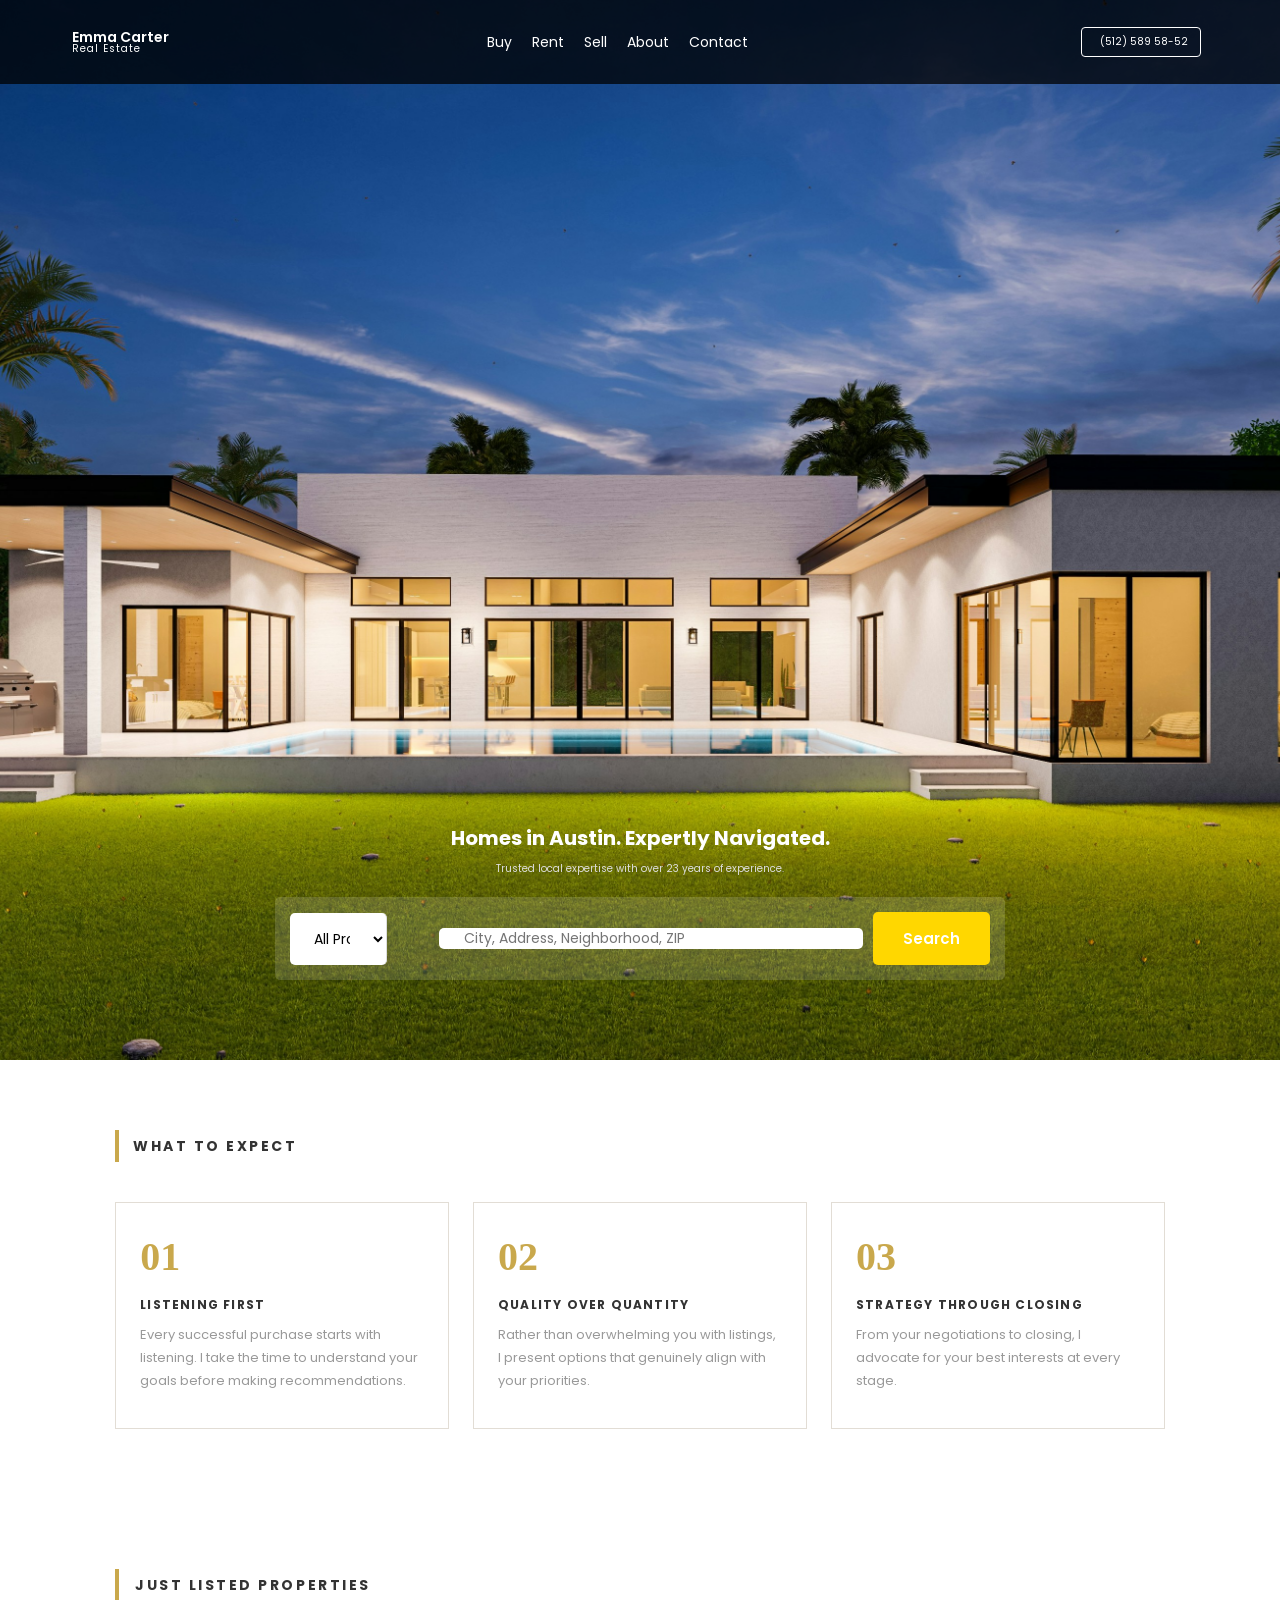
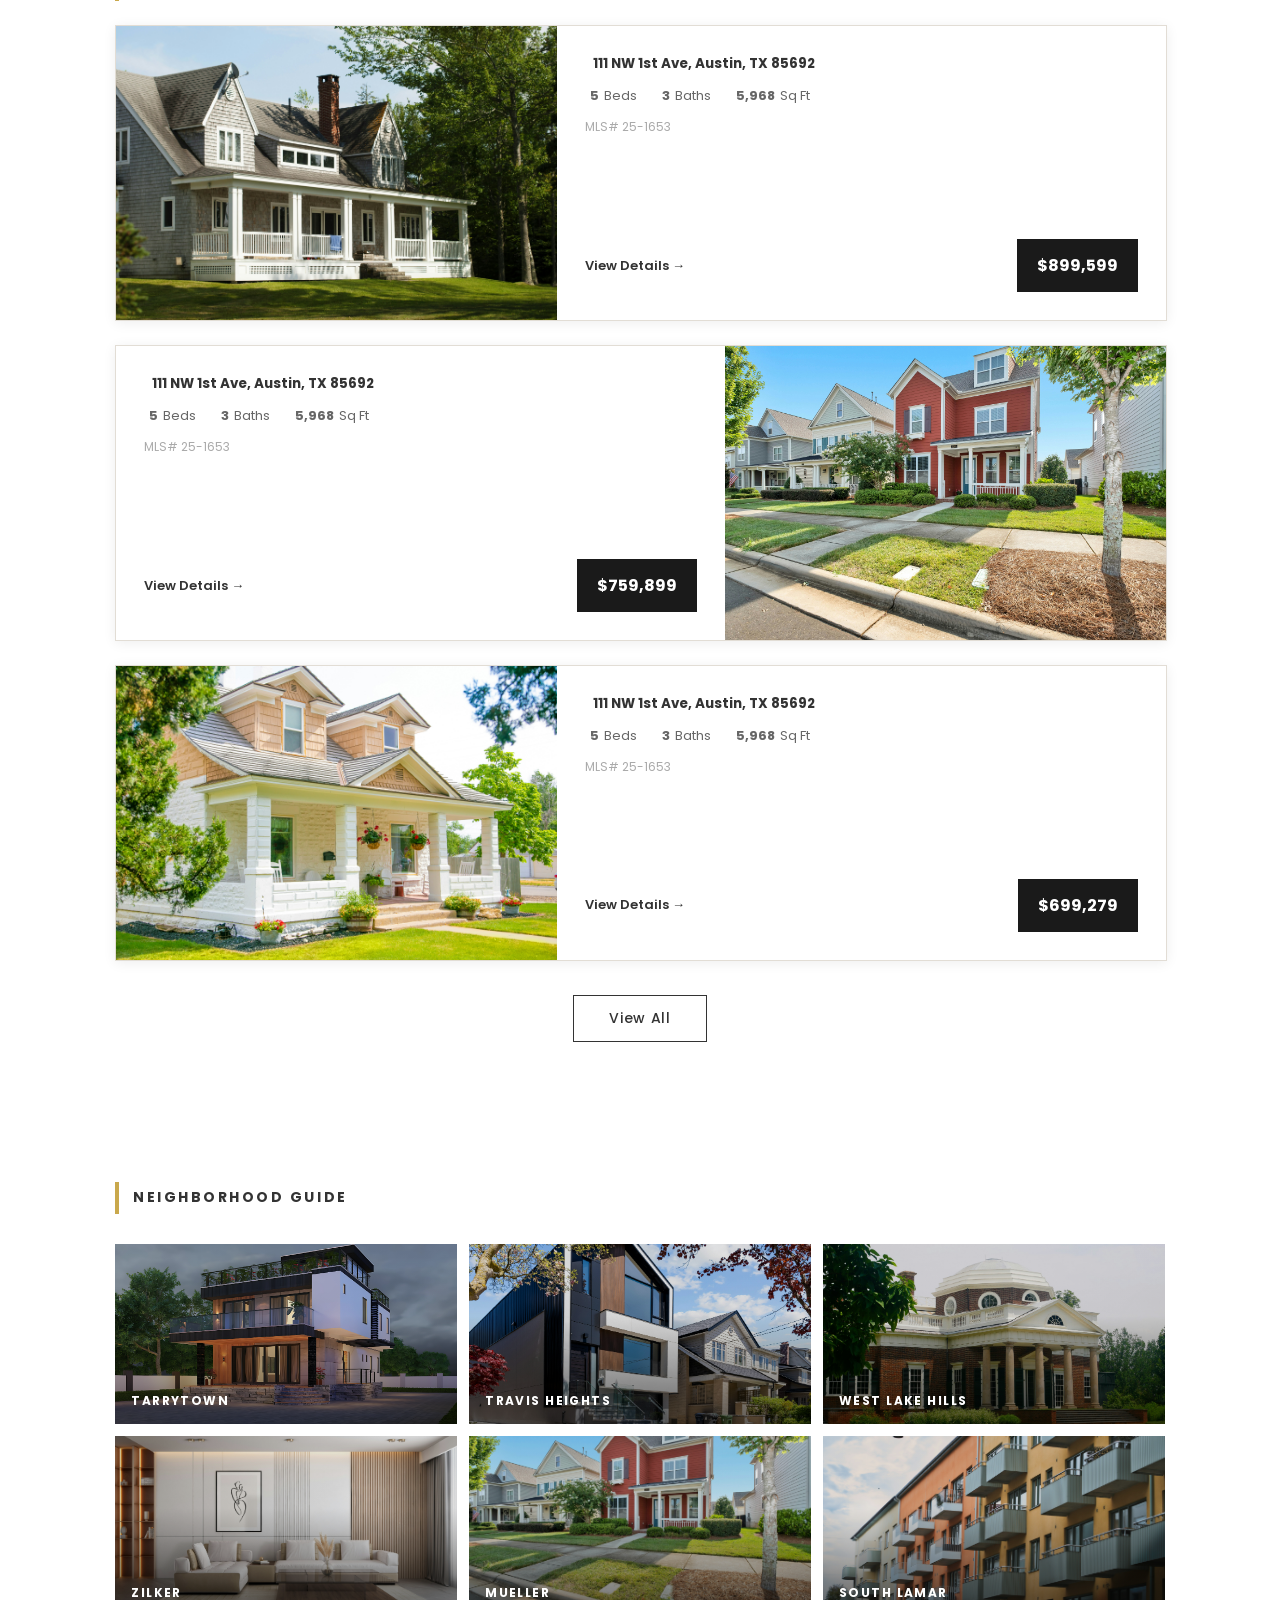
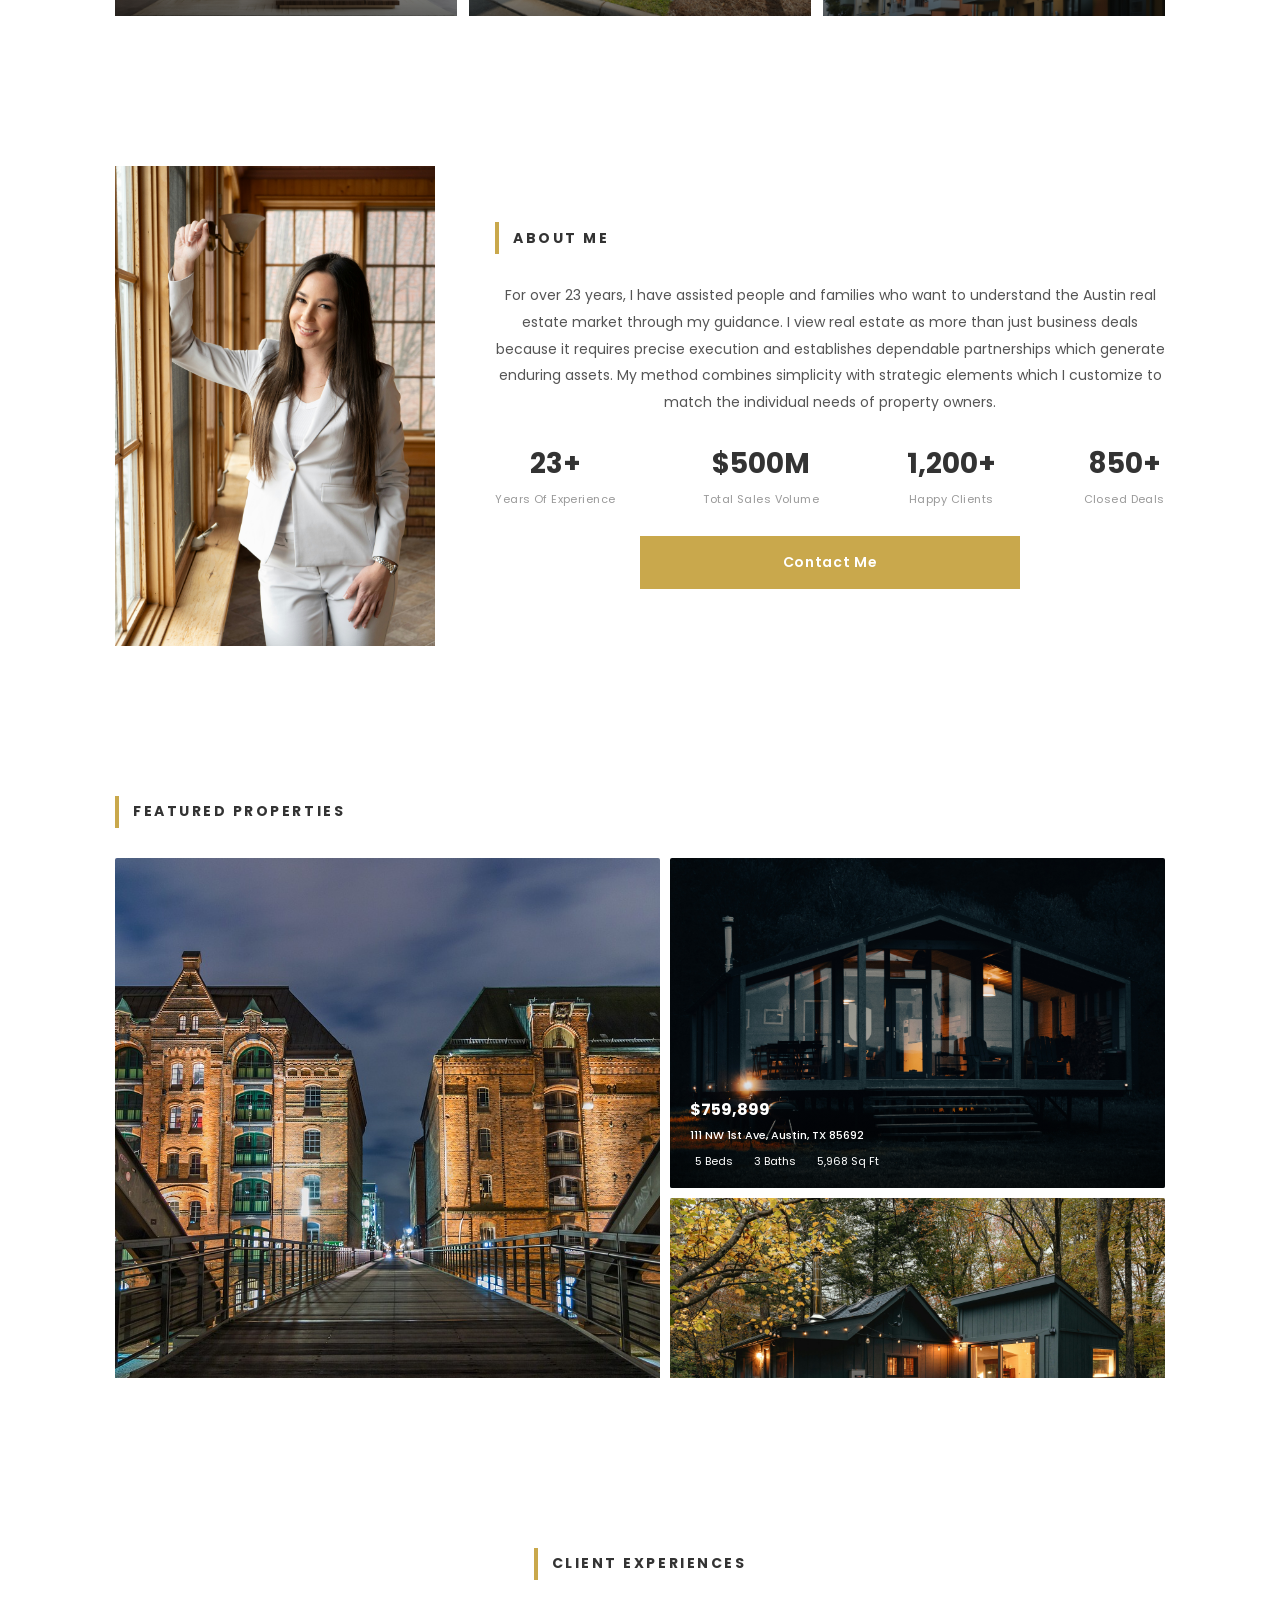
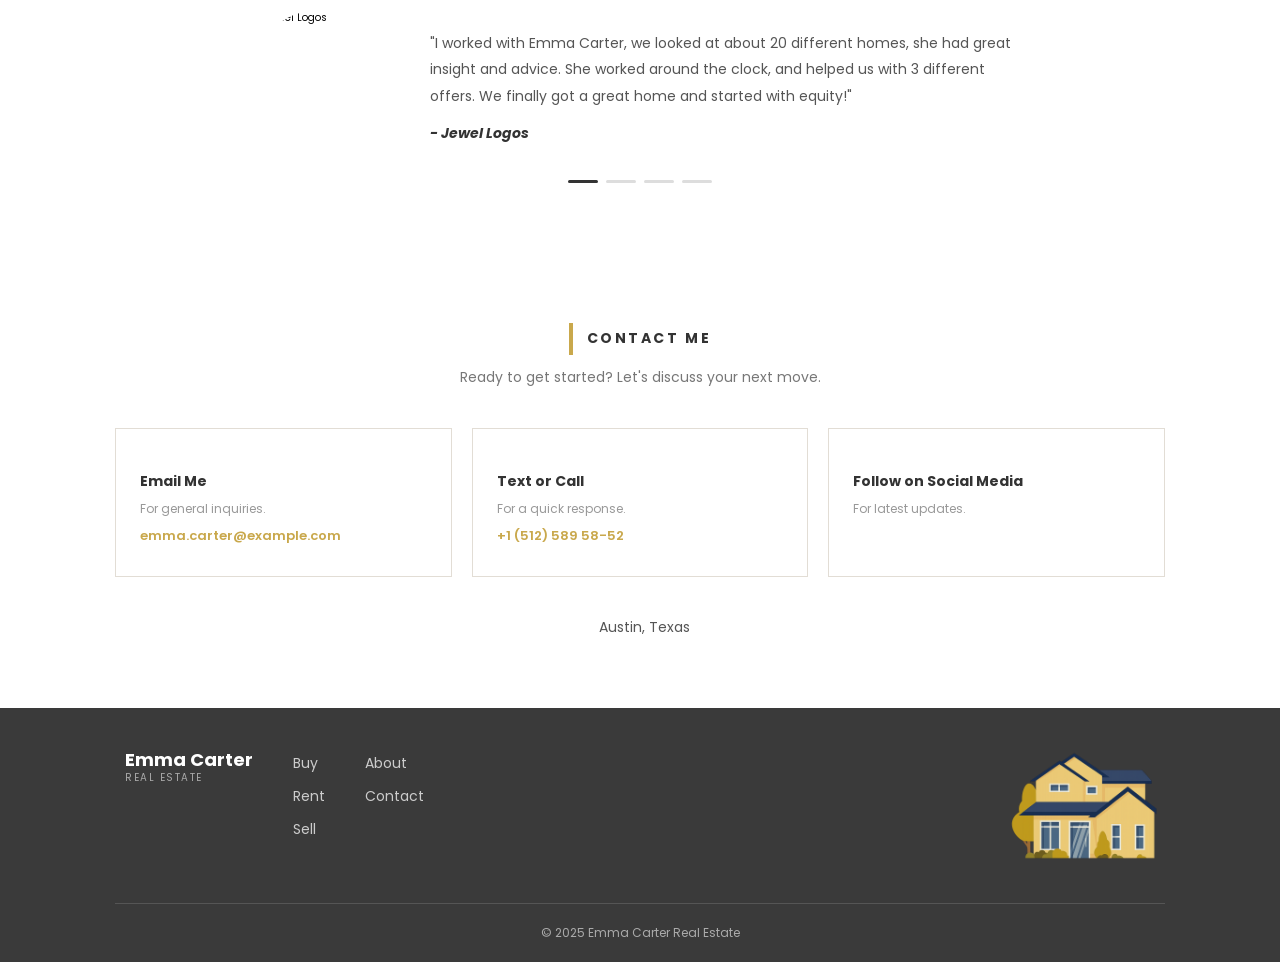
==== index.html @ 40be9467 "renamed html file" ====
<!DOCTYPE html>
<html lang="en">

<head>
  <meta charset="UTF-8">
  <meta name="viewport" content="width=device-width, initial-scale=1.0">
  <title>Houses</title>
  <!--i want to add the fontawesome for icons because put it all the icons i'm going to add won't work .Note it only works online-->
  <link rel="stylesheet" href="https://cdnjs.cloudflare.com/ajax/libs/font-awesome/7.0.1/css/all.min.css">

  <!--this is linking my css to my html-->
  <link rel="stylesheet" href="main.css">
</head>

<body>
  <!--Header-->
  <header>

    <div class="logo-container">
      <i class="fas fa-key gold-key"></i>
      <div class="text">
        <span class="name">Emma Carter</span>
        <span class="subname">Real Estate</span>
      </div>
    </div>

    <nav class="navbar">
      <a href="#buy">Buy</a>
      <a href="#rent">Rent</a>
      <a href="#sell">Sell</a>
      <a href="#about">About</a>
      <a href="#contact">Contact</a>
    </nav>

    <div class="icons">
      <a href="#" class="phone">
        <i class="fas fa-phone"></i>
        (512) 589 58-52
      </a>
    </div>

  </header>

  <section class="home" id="home">
    <div class="content">
      <h4>Homes in Austin. Expertly Navigated.</h4>
      <p>Trusted local expertise with over 23 years of experience.</p>
    </div>

      <div class="search-bar">
        <div class="dropdown">
          <select>
            <option>All Property</option>
            <option>Buy</option>
            <option>Rent</option>
            <option>Sell</option>
          </select>
        </div>

        <div class="search-input">
          <i class="fas fa-search"></i>
          <input type="text" placeholder="City, Address, Neighborhood, ZIP">
        </div>

        <button class="search-btn">Search</button>

      </div>

  </section>

  <section class="expect">
    <h2>WHAT TO EXPECT</h2>
    <div class="box-container">
      <div class="box">
        <span class="number">01</span>
        <i class="fas fa-headphones"></i>
        <h3>LISTENING FIRST</h3>
        <p>Every successful purchase starts with listening. I take the time to understand your goals before making recommendations.</p>
      </div>

      <div class="box">
        <span class="number">02</span>
        <i class="fas fa-home"></i>
        <h3>QUALITY OVER QUANTITY</h3>
        <p>Rather than overwhelming you with listings, I present options that genuinely align with your priorities.</p>
      </div>

      <div class="box">
        <span class="number">03</span>
        <i class="fas fa-key"></i>
        <h3>STRATEGY THROUGH CLOSING</h3>
        <p>From your negotiations to closing, I advocate for your best interests at every stage.</p>
      </div>
    </div>
  </section>

<section class="just-listed">
  <h2>JUST LISTED PROPERTIES</h2>
  <div class="property-card">
    <div class="property-image">
      <img src="images/aubrey-odom-ITzfgP77DTg-unsplash.jpg" alt="Property 1" />
    </div>
    <div class="property-details">
      <div class="property-address">
        <i class="fas fa-map-marker-alt"></i>
        111 NW 1st Ave, Austin, TX 85692
      </div>
      <div class="property-specs">
        <span class="spec"><i class="fas fa-bed"></i> <strong>5</strong> Beds</span>
        <span class="spec"><i class="fas fa-bath"></i> <strong>3</strong> Baths</span>
        <span class="spec"><i class="fas fa-ruler-combined"></i> <strong>5,968</strong> Sq Ft</span>
      </div>
      <p class="mls">MLS# 25-1653</p>
      <div class="property-footer">
        <a href="#" class="view-details">View Details &rarr;</a>
        <div class="property-price">$899,599</div>
      </div>
    </div>
  </div>

  <div class="property-card">
    <div class="property-details">
      <div class="property-address">
        <i class="fas fa-map-marker-alt"></i>
        111 NW 1st Ave, Austin, TX 85692
      </div>
      <div class="property-specs">
        <span class="spec"><i class="fas fa-bed"></i> <strong>5</strong> Beds</span>
        <span class="spec"><i class="fas fa-bath"></i> <strong>3</strong> Baths</span>
        <span class="spec"><i class="fas fa-ruler-combined"></i> <strong>5,968</strong> Sq Ft</span>
      </div>
      <p class="mls">MLS# 25-1653</p>
      <div class="property-footer">
        <a href="#" class="view-details">View Details &rarr;</a>
        <div class="property-price">$759,899</div>
      </div>
    </div>
    <div class="property-image">
      <img src="images/zac-gudakov-faBWQt9i7dg-unsplash.jpg" alt="Property 2" />
    </div>
  </div>

  <div class="property-card">
    <div class="property-image">
      <img src="images/ian-macdonald--dcznEJPmsk-unsplash.jpg" alt="Property 3" />
    </div>
    <div class="property-details">
      <div class="property-address">
        <i class="fas fa-map-marker-alt"></i>
        111 NW 1st Ave, Austin, TX 85692
      </div>
      <div class="property-specs">
        <span class="spec"><i class="fas fa-bed"></i> <strong>5</strong> Beds</span>
        <span class="spec"><i class="fas fa-bath"></i> <strong>3</strong> Baths</span>
        <span class="spec"><i class="fas fa-ruler-combined"></i> <strong>5,968</strong> Sq Ft</span>
      </div>
      <p class="mls">MLS# 25-1653</p>
      <div class="property-footer">
        <a href="#" class="view-details">View Details &rarr;</a>
        <div class="property-price">$699,279</div>
      </div>
    </div>
  </div>

  <div class="view-all-container">
    <a href="#" class="view-all-btn">View All</a>
  </div>

</section>

<section class="neighborhood">
  <h2>NEIGHBORHOOD GUIDE</h2>
  <div class="neighborhood-grid">
    <div class="neighborhood-card">
      <img src="images/hardik-panchal-gto28gGSTcY-unsplash.jpg" alt="Tarrytown" />
      <span class="neighborhood-name">TARRYTOWN</span>
    </div>

    <div class="neighborhood-card">
      <img src="images/andre-francois-mckenzie-08uIUe2a9XY-unsplash.jpg" alt="Travis Heights" />
      <span class="neighborhood-name">TRAVIS HEIGHTS</span>
    </div>

    <div class="neighborhood-card">
      <img src="images/margaret-giatras-xgFBGi-Kfck-unsplash.jpg" alt="West Lake Hills" />
      <span class="neighborhood-name">WEST LAKE HILLS</span>
    </div>

    <div class="neighborhood-card">
      <img src="images/kam-idris-U39FPHKfDu0-unsplash.jpg" alt="Zilker" />
      <span class="neighborhood-name">ZILKER</span>
    </div>

    <div class="neighborhood-card">
      <img src="images/zac-gudakov-faBWQt9i7dg-unsplash.jpg" alt="Mueller" />
      <span class="neighborhood-name">MUELLER</span>
    </div>

    <div class="neighborhood-card">
      <img src="images/samuel-bryngelsson-GU3_6mb4u04-unsplash.jpg" alt="South Lamar" />
      <span class="neighborhood-name">SOUTH LAMAR</span>
    </div>
  </div>
</section>

<section class="about" id="about">
  <div class="about-image">
    <img src="images/michael-guertin-6sYpkD6ifu0-unsplash.jpg" alt="Emma Carter" />
  </div>

  <div class="about-content">
    <h2>ABOUT ME</h2>
    <p>For over 23 years, I have assisted people and families who want to understand the Austin real estate market through my guidance. I view real estate as more than just business deals because it requires precise execution and establishes dependable partnerships which generate enduring assets. My method combines simplicity with strategic elements which I customize to match the individual needs of property owners.</p>

    <div class="about-stats">
      <div class="stat">
        <span class="stat-number">23+</span>
        <span class="stat-label">Years Of Experience</span>
      </div>
      <div class="stat">
        <span class="stat-number">$500M</span>
        <span class="stat-label">Total Sales Volume</span>
      </div>
      <div class="stat">
        <span class="stat-number">1,200+</span>
        <span class="stat-label">Happy Clients</span>
      </div>
      <div class="stat">
        <span class="stat-number">850+</span>
        <span class="stat-label">Closed Deals</span>
      </div>
    </div>

    <a href="#contact" class="contact-btn">Contact Me</a>
  </div>
</section>

<section class="featured" id="featured">
  <h2>FEATURED PROPERTIES</h2>
  <div class="featured-grid">

    <div class="featured-card large">
      <img src="images/2857440-architecture-3121009_1920.jpg" alt="Featured Property 1" />
      <div class="featured-overlay">
        <span class="featured-price">$759,899</span>
        <span class="featured-address">111 NW 1st Ave, Austin, TX 85692</span>
        <div class="featured-specs">
          <span><i class="fas fa-bed"></i> 5 Beds</span>
          <span><i class="fas fa-bath"></i> 3 Baths</span>
          <span><i class="fas fa-ruler-combined"></i> 5,968 Sq Ft</span>
        </div>
      </div>
    </div>

    <div class="featured-right">
      <div class="featured-card">
        <img src="images/alexandr-istomin-HqRia4KQi1w-unsplash.jpg" alt="Featured Property 2" />
        <div class="featured-overlay">
          <span class="featured-price">$759,899</span>
          <span class="featured-address">111 NW 1st Ave, Austin, TX 85692</span>
          <div class="featured-specs">
            <span><i class="fas fa-bed"></i> 5 Beds</span>
            <span><i class="fas fa-bath"></i> 3 Baths</span>
            <span><i class="fas fa-ruler-combined"></i> 5,968 Sq Ft</span>
          </div>
        </div>
      </div>

      <div class="featured-card">
        <img src="images/clay-banks-kiv1ggvkgQk-unsplash.jpg" alt="Featured Property 3" />
        <div class="featured-overlay">
          <span class="featured-price">$759,899</span>
          <span class="featured-address">111 NW 1st Ave, Austin, TX 85692</span>
          <div class="featured-specs">
            <span><i class="fas fa-bed"></i> 5 Beds</span>
            <span><i class="fas fa-bath"></i> 3 Baths</span>
            <span><i class="fas fa-ruler-combined"></i> 5,968 Sq Ft</span>
          </div>
        </div>
      </div>

    </div>
  </div>
</section>

<section class="testimonials" id="testimonials">

  <input type="radio" name="testimonial" id="t1" checked>
  <input type="radio" name="testimonial" id="t2">
  <input type="radio" name="testimonial" id="t3">
  <input type="radio" name="testimonial" id="t4">

  <h2>CLIENT EXPERIENCES</h2>

  <div class="testimonial-wrapper">
    <div class="testimonial-track">

      <div class="testimonial-slide">
        <div class="testimonial-image">
          <img src="../architecture/assets/image1.png" alt="Jewel Logos" />
        </div>
        <div class="testimonial-content">
          <div class="stars">
            <i class="fas fa-star"></i><i class="fas fa-star"></i>
            <i class="fas fa-star"></i><i class="fas fa-star"></i>
            <i class="fas fa-star"></i>
          </div>
          <p>"I worked with Emma Carter, we looked at about 20 different homes, she had great insight and advice. She worked around the clock, and helped us with 3 different offers. We finally got a great home and started with equity!"</p>
          <span class="client-name">- Jewel Logos</span>
        </div>
      </div>

      <div class="testimonial-slide">
        <div class="testimonial-image">
          <img src="" alt="Sarah Mitchell" />
        </div>
        <div class="testimonial-content">
          <div class="stars">
            <i class="fas fa-star"></i><i class="fas fa-star"></i>
            <i class="fas fa-star"></i><i class="fas fa-star"></i>
            <i class="fas fa-star"></i>
          </div>
          <p>"Emma made the entire process seamless. Her knowledge of the Austin market is unmatched and she always had our best interests at heart."</p>
          <span class="client-name">- Sarah Mitchell</span>
        </div>
      </div>

      <div class="testimonial-slide">
        <div class="testimonial-image">
          <img src="" alt="David Reyes" />
        </div>
        <div class="testimonial-content">
          <div class="stars">
            <i class="fas fa-star"></i><i class="fas fa-star"></i>
            <i class="fas fa-star"></i><i class="fas fa-star"></i>
            <i class="fas fa-star"></i>
          </div>
          <p>"Professional, responsive, and genuinely caring. Emma went above and beyond to help us find the perfect home in West Lake Hills."</p>
          <span class="client-name">- David Reyes</span>
        </div>
      </div>

      <div class="testimonial-slide">
        <div class="testimonial-image">
          <img src="" alt="Linda Park" />
        </div>
        <div class="testimonial-content">
          <div class="stars">
            <i class="fas fa-star"></i><i class="fas fa-star"></i>
            <i class="fas fa-star"></i><i class="fas fa-star"></i>
            <i class="fas fa-star"></i>
          </div>
          <p>"We were first-time buyers and Emma guided us every step of the way. We couldn't have done it without her expertise and patience."</p>
          <span class="client-name">- Linda Park</span>
        </div>
      </div>

    </div>
  </div>

  <div class="testimonial-dots">
    <label for="t1" class="dot"></label>
    <label for="t2" class="dot"></label>
    <label for="t3" class="dot"></label>
    <label for="t4" class="dot"></label>
  </div>

</section>

<section class="contact-section" id="contact">
  <h2>CONTACT ME</h2>
  <p class="contact-sub">Ready to get started? Let's discuss your next move.</p>

  <div class="contact-cards">
    <div class="contact-card">
      <i class="fas fa-envelope"></i>
      <h3>Email Me</h3>
      <p>For general inquiries.</p>
      <a href="mailto:emma.carter@example.com">emma.carter@example.com</a>
    </div>

    <div class="contact-card">
      <i class="fas fa-phone"></i>
      <h3>Text or Call</h3>
      <p>For a quick response.</p>
      <a href="tel:+15125895852">+1 (512) 589 58-52</a>
    </div>

    <div class="contact-card">
      <i class="fas fa-thumbs-up"></i>
      <h3>Follow on Social Media</h3>
      <p>For latest updates.</p>
      <div class="social-icons">
        <a href="#"><i class="fab fa-instagram"></i></a>
        <a href="#"><i class="fab fa-facebook"></i></a>
        <a href="#"><i class="fab fa-linkedin"></i></a>
        <a href="#"><i class="fab fa-x-twitter"></i></a>
      </div>
    </div>
  </div>

  <div class="contact-location">
    <i class="fas fa-map-marker-alt"></i>
    <span>Austin, Texas</span>
  </div>
</section>

<footer>
  <div class="footer-content">
    <div class="footer-brand">
      <div class="footer-logo">
        <i class="fas fa-key gold-key"></i>
        <div class="footer-logo-text">
          <span class="footer-name">Emma Carter</span>
          <span class="footer-sub">REAL ESTATE</span>
        </div>
      </div>
      <div class="footer-social">
        <a href="#"><i class="fab fa-instagram"></i></a>
        <a href="#"><i class="fab fa-facebook"></i></a>
        <a href="#"><i class="fab fa-linkedin"></i></a>
        <a href="#"><i class="fab fa-x-twitter"></i></a>
      </div>
    </div>

    <nav class="footer-nav">
      <div class="footer-nav-col">
        <a href="#">Buy</a>
        <a href="#">Rent</a>
        <a href="#">Sell</a>
      </div>
      <div class="footer-nav-col">
        <a href="#">About</a>
        <a href="#">Contact</a>
      </div>
    </nav>

    <div class="footer-house">
      <img src="images/illustration house.png" alt="House" />
    </div>
  </div>

  <div class="footer-bottom">
    <p>© 2025 Emma Carter Real Estate</p>
  </div>
</footer>

</body>

</html>
---- main.css ----
@import url('https://fonts.googleapis.com/css2?family=Poppins:ital,wght@0,100;0,200;0,300;0,400;0,500;0,600;0,700;0,800;0,900;1,100;1,200;1,300;1,400;1,500;1,600;1,700;1,800;1,900&display=swap');

/*it is a universal selector, normally browers add their own default margin and padding to elements, therefore adding the tag makes you have absolute control over whatever you are doing.*/

* {
  margin: 0;
  padding: 0;
  font-family: 'Poppins', sans-serif;
}

html {
  font-size: 62.5%;
  overflow-x: hidden;
}

header {
  position: fixed;
  top: 0;
  left: 0;
  right: 0;
  padding: 1.2rem 5%;
  display: flex;
  align-items: center;
  justify-content: space-between;
  z-index: 1000;
  background: rgba(0, 0, 0, 0.75);
}

.logo-container {
  display: flex;
  align-items: center;
  gap: 8px;
  white-space: nowrap;
}

.text {
  display: flex;
  flex-direction: column;
  line-height: 1;
  color: #fff;
  white-space: nowrap;
}

.gold-key {
  color: #ffd700;
  font-size: 1.5rem;
}

header .logo {
  color: #333;
  text-decoration: none;
}

header .navbar {
  display: flex;
  flex-wrap: nowrap;
  white-space: nowrap;
}

header .navbar a {
  padding: 0 1rem;
  color: #fff;
  text-decoration: none;
  font-size: 1.4rem;
  padding: 0 1rem;
}

header .icons a {
  color: #fff;
  margin: 1.5rem;
  text-decoration: none;
}

.phone {
  border: 1px solid white;
  padding: 6px 12px;
  border-radius: 4px;
  text-decoration: none;
  color: white;
  vertical-align: middle;
  display: flex;
  align-items: center;
  white-space: nowrap;
  gap: 0.6rem;
}

.home{
  display: flex;
  min-height: 100vh;
  background: url('images/salman-saqib-QlrpgvmdOSU-unsplash.jpg') no-repeat;
  background-size: cover;
  background-position: center;
  color: #fff;
  flex-direction: column;
  justify-content: flex-end;
  align-items: center;
  padding-bottom: 8rem;
  padding-top: 8rem;
}


.name {
  font-size: 1.4rem;
  font-weight: 600;
}

.subname {
  font-size: 1rem;
  letter-spacing: 0.1rem;
}

.home .content h4 {
  font-size: 2rem;
  font-weight: 700;
  color: #fff;
  line-height: 1.3;
  text-align: center;
}

.home .content {
  color: #ddd;
  margin-top: 1rem;
  width: 45rem;
}

.home .content p {
  margin-top: 1rem;
  text-align: center;
}

.search-bar {
  display: flex;
  align-items: center;
  background: rgba(255, 255, 255, 0.15);
  border-radius: 5px;
  padding: 1.5rem;
  gap: 1rem;
  width: 100%;
  max-width: 70rem;
  margin: 2rem auto 0 auto; /* centers it */
}


.dropdown select {
  border: none;
  outline: none;
  padding: 1.5rem 2rem;
  font-size: 1.4rem;
  cursor: pointer;
  border-right: 1px solid #ddd;
  background: #fff;
  border-radius: 5px;
  width: 70%;
}

.search-input {
  display: flex;
  align-items: center;
  flex: 1;
  padding: 0 1.5rem;
  gap: 1rem;
  border-radius: 5px;
  background: #fff;
}

.search-input i {
  color: #999;
  font-size: 1.5rem;
}

.search-input input {
  border: none;
  outline: none;
  width: 100%;
  font-size: 1.4rem;
}

.search-btn {
  background: gold;
  color: #fff;
  border: none;
  padding: 1.5rem 3rem;
  font-size: 1.5rem;
  cursor: pointer;
  font-weight: 600;
  border-radius: 5px;
}

.expect {
  padding: 7rem 9%;
  max-width: 1100px;
  margin: 0 auto;
}

.expect h2,
.just-listed h2 {
  display: flex;
  align-items: center;
  gap: 1.4rem;
  font-size: 1.4rem;
  font-weight: 700;
  letter-spacing: 0.18em;
  text-transform: uppercase;
  color: #333;
  margin-bottom: 4rem;
  border: none;
  padding: 0;
}

.expect h2::before,
.just-listed h2::before {
  content: '';
  display: inline-block;
  width: 4px;
  height: 3.2rem;
  background: #c9a84c;
  flex-shrink: 0;
}

.expect .box-container {
  display: grid;
  grid-template-columns: repeat(3, 1fr);
  gap: 2.4rem;
  margin-top: 0;
}

.expect .box {
  background: #fff;
  border: 1px solid #e2ddd5;
  padding: 3rem 2.4rem 3.6rem;
  text-align: left;
  float: none;
}

.expect .box .number {
  font-size: 4rem;
  font-weight: 700;
  color: #c9a84c;
  display: block;
  margin-bottom: 1.6rem;
  font-family: Georgia, serif;
}

.expect .box i {
  font-size: 2rem;
  color: #c9a84c;
  margin-bottom: 1.2rem;
  display: block;
}

.expect .box h3 {
  font-size: 1.2rem;
  font-weight: 700;
  letter-spacing: 0.1em;
  text-transform: uppercase;
  color: #333;
  margin-bottom: 1rem;
}

.expect .box p {
  font-size: 1.3rem;
  color: #999;
  line-height: 1.75;
}

.just-listed {
  padding: 7rem 9%;
  max-width: 1100px;
  margin: 0 auto;
  display: flex;
  flex-direction: column;
  gap: 2.4rem;
}

.just-listed h2 {
  display: flex;
  align-items: center;
  gap: 1.6rem;
  font-size: 1.4rem;
  font-weight: 700;
  letter-spacing: 0.18em;
  text-transform: uppercase;
  color: #333;
  margin-bottom: 0;
}

.just-listed h2::before {
  content: '';
  display: inline-block;
  width: 4px;
  height: 3.2rem;
  background: #c9a84c;
  flex-shrink: 0;
}

.property-card {
  display: flex;
  background: #fff;
  border: 1px solid #e2ddd5;
  box-shadow: 0 2px 12px rgba(0,0,0,0.07);
  overflow: hidden;
  width: 100%;
}

.property-card.reverse {
  flex-direction: row-reverse;
}

.property-image {
  width: 42%;
  flex-shrink: 0;
  min-height: 180px;
}

.property-image img {
  width: 100%;
  height: 100%;
  object-fit: cover;
  display: block;
}

.property-details {
  flex: 1;
  padding: 2.8rem 2.8rem;
  display: flex;
  flex-direction: column;
  gap: 1.2rem;
  min-width: 0;
}

.property-address {
  display: flex;
  align-items: flex-start;
  gap: 0.8rem;
  font-size: 1.35rem;
  font-weight: 700;
  color: #333;
  flex-wrap: wrap;
}

.property-address i {
  color: #c9a84c;
  font-size: 1.3rem;
  flex-shrink: 0;
  margin-top: 0.15rem;
}

.property-specs {
  display: flex;
  gap: 2rem;
  flex-wrap: wrap;
}

.spec {
  display: flex;
  align-items: center;
  gap: 0.5rem;
  font-size: 1.3rem;
  color: #666;
  white-space: nowrap;
}

.spec i { color: #c9a84c; font-size: 1.2rem; }

.mls {
  font-size: 1.2rem;
  color: #aaa;
}

.property-footer {
  display: flex;
  align-items: center;
  justify-content: space-between;
  margin-top: auto;
}

.view-details {
  font-size: 1.3rem;
  font-weight: 600;
  color: #333;
  text-decoration: none;
  display: flex;
  align-items: center;
  gap: 0.4rem;
}

.view-details:hover { color: #c9a84c; }

.property-price {
  background: #1a1a1a;
  color: #fff;
  font-size: 1.6rem;
  font-weight: 700;
  padding: 1.4rem 2rem;
  white-space: nowrap;
  width: fit-content;
}

.view-all-container {
  display: flex;
  justify-content: center;
  margin-top: 1rem;
}

.view-all-btn {
  display: inline-block;
  padding: 1.2rem 3.5rem;
  border: 1px solid #333;
  color: #333;
  font-size: 1.4rem;
  font-weight: 500;
  text-decoration: none;
  letter-spacing: 0.05em;
  transition: all 0.2s;
}

.view-all-btn:hover {
  background: #333;
  color: #fff;
}

.neighborhood {
  padding: 7rem 9%;
  max-width: 1100px;
  margin: 0 auto;
}

.neighborhood h2 {
  display: flex;
  align-items: center;
  gap: 1.4rem;
  font-size: 1.4rem;
  font-weight: 700;
  letter-spacing: 0.18em;
  text-transform: uppercase;
  color: #333;
  margin-bottom: 3rem;
}

.neighborhood h2::before {
  content: '';
  display: inline-block;
  width: 4px;
  height: 3.2rem;
  background: #c9a84c;
  flex-shrink: 0;
}

.neighborhood-grid {
  display: grid;
  grid-template-columns: repeat(3, 1fr);
  gap: 1.2rem;
}

.neighborhood-card {
  position: relative;        /* needed for overlay text positioning */
  overflow: hidden;
  cursor: pointer;
  height: 18rem;
}

.neighborhood-card img {
  width: 100%;
  height: 100%;
  object-fit: cover;
  display: block;
  transition: transform 0.4s ease;
}

/* Dark overlay on the image */
.neighborhood-card::after {
  content: '';
  position: absolute;
  inset: 0;                  /* covers the whole card */
  background: linear-gradient(
    to bottom,
    rgba(0,0,0,0.1) 40%,
    rgba(0,0,0,0.6) 100%
  );
}

/* Zoom on hover */
.neighborhood-card:hover img {
  transform: scale(1.05);
}

.neighborhood-name {
  position: absolute;
  bottom: 1.4rem;
  left: 1.6rem;
  color: #fff;
  font-size: 1.2rem;
  font-weight: 700;
  letter-spacing: 0.12em;
  z-index: 1;            
}

.about {
  display: flex;
  align-items: center;
  gap: 6rem;
  padding: 8rem 9%;
  max-width: 1200px;
  margin: 0 auto;
}

.about-image {
  flex-shrink: 0;
  width: 32rem;
}

.about-image img {
  width: 100%;
  height: 48rem;
  object-fit: cover;
  object-position: top;
  display: block;
}

.about-content {
  flex: 1;
  display: flex;
  flex-direction: column;
  gap: 2.8rem;
}

.about-content h2 {
  display: flex;
  align-items: center;
  gap: 1.4rem;
  font-size: 1.4rem;
  font-weight: 700;
  letter-spacing: 0.18em;
  text-transform: uppercase;
  color: #333;
}

.about-content h2::before {
  content: '';
  display: inline-block;
  width: 4px;
  height: 3.2rem;
  background: #c9a84c;
  flex-shrink: 0;
}

.about-content p {
  font-size: 1.4rem;
  color: #555;
  line-height: 1.9;
  text-align: center;
}

.about-stats {
  display: flex;
  justify-content: space-between;
  gap: 2rem;
  text-align: center;
}

.stat {
  display: flex;
  flex-direction: column;
  gap: 0.6rem;
}

.stat-number {
  font-size: 2.8rem;
  font-weight: 700;
  color: #333;
}

.stat-label {
  font-size: 1.1rem;
  color: #999;
  letter-spacing: 0.04em;
}

.contact-btn {
  display: block;
  text-align: center;
  background: #c9a84c;
  color: #fff;
  font-size: 1.4rem;
  font-weight: 600;
  padding: 1.6rem 4rem;
  text-decoration: none;
  letter-spacing: 0.05em;
  transition: background 0.2s;
  width: fit-content;
  margin: 0 auto;
  min-width: 30rem;
}

.contact-btn:hover {
  background: #b8922e;
}

.featured {
  padding: 7rem 9%;
  max-width: 1100px;
  margin: 0 auto;
}

.featured h2 {
  display: flex;
  align-items: center;
  gap: 1.4rem;
  font-size: 1.4rem;
  font-weight: 700;
  letter-spacing: 0.18em;
  text-transform: uppercase;
  color: #333;
  margin-bottom: 3rem;
}

.featured h2::before {
  content: '';
  display: inline-block;
  width: 4px;
  height: 3.2rem;
  background: #c9a84c;
  flex-shrink: 0;
}

.featured-grid {
  display: grid;
  grid-template-columns: 1.1fr 1fr;  /* left slightly wider */
  gap: 1rem;
  height: 52rem;
  overflow: hidden;
}

.featured-right {
  display: flex;
  flex-direction: column;
  gap: 1rem;
}

.featured-card {
  position: relative;
  overflow: hidden;
  cursor: pointer;
  border-radius: 2px;
}

.featured-card img {
  width: 100%;
  height: 100%;
  object-fit: cover;
  display: block;
  transition: transform 0.4s ease;
}

.featured-card:hover img {
  transform: scale(1.04);
}

.featured-card.large {
  height: 100%;
}

.featured-right .featured-card {
  flex: 1;
}

.featured-overlay {
  position: absolute;
  bottom: 0;
  left: 0;
  right: 0;
  padding: 2rem 2rem 1.8rem;
  background: linear-gradient(
    to bottom,
    transparent 0%,
    rgba(0,0,0,0.75) 100%
  );
  display: flex;
  flex-direction: column;
  gap: 0.5rem;
}

.featured-price {
  color: #fff;
  font-size: 2rem;
  font-weight: 700;
}

.featured-right .featured-price {
  font-size: 1.6rem;
}

.featured-address {
  color: #fff;
  font-size: 1.3rem;
  font-weight: 500;
}

.featured-right .featured-address {
  font-size: 1.1rem;
}

.featured-specs {
  display: flex;
  gap: 1.6rem;
  margin-top: 0.4rem;
}

.featured-specs span {
  color: #fff;
  font-size: 1.2rem;
  display: flex;
  align-items: center;
  gap: 0.5rem;
}

.featured-right .featured-specs span {
  font-size: 1.1rem;
}

.featured-specs i {
  color: #c9a84c;
  font-size: 1.1rem;
}

.testimonials {
  padding: 10rem 9% 7rem;
  max-width: 1100px;
  margin: 0 auto;
  text-align: center;
}

.testimonials h2 {
  display: inline-flex;
  align-items: center;
  gap: 1.4rem;
  font-size: 1.4rem;
  font-weight: 700;
  letter-spacing: 0.18em;
  text-transform: uppercase;
  color: #333;
  margin-bottom: 3rem;
}

.testimonials h2::before {
  content: '';
  display: inline-block;
  width: 4px;
  height: 3.2rem;
  background: #c9a84c;
  flex-shrink: 0;
}

.testimonial-wrapper {
  display: flex;
  justify-content: center;
}

.testimonial-track {
  max-width: 780px;
  width: 100%;
}

.testimonial-slide {
  display: none;
  align-items: center;
  gap: 4rem;
  text-align: left;
}

#t1:checked ~ .testimonial-wrapper .testimonial-slide:nth-child(1),
#t2:checked ~ .testimonial-wrapper .testimonial-slide:nth-child(2),
#t3:checked ~ .testimonial-wrapper .testimonial-slide:nth-child(3),
#t4:checked ~ .testimonial-wrapper .testimonial-slide:nth-child(4) {
  display: flex;
}

.testimonial-image {
  flex-shrink: 0;
  width: 14rem;
  height: 14rem;
  border-radius: 50%;
  overflow: hidden;
}

.testimonial-image img {
  width: 100%;
  height: 100%;
  object-fit: cover;
  display: block;
}

.testimonial-content {
  flex: 1;
  display: flex;
  flex-direction: column;
  gap: 1.4rem;
}

.stars i {
  color: #c9a84c;
  font-size: 1.6rem;
}

.testimonial-content p {
  font-size: 1.4rem;
  color: #555;
  line-height: 1.9;
}

.client-name {
  font-size: 1.4rem;
  font-weight: 700;
  font-style: italic;
  color: #333;
}

.testimonial-dots {
  display: flex;
  justify-content: center;
  gap: 0.8rem;
  margin-top: 3rem;
}

.dot {
  width: 3rem;
  height: 3px;
  background: #ddd;
  cursor: pointer;
  display: inline-block;
  border-radius: 2px;
  transition: background 0.3s;
}

#t1:checked ~ .testimonial-dots label:nth-child(1),
#t2:checked ~ .testimonial-dots label:nth-child(2),
#t3:checked ~ .testimonial-dots label:nth-child(3),
#t4:checked ~ .testimonial-dots label:nth-child(4) {
  background: #333;
}

input[name="testimonial"] {
  display: none;
}

.contact-section {
  padding: 7rem 9%;
  max-width: 1100px;
  margin: 0 auto;
  text-align: center;
}

.contact-section h2 {
  display: inline-flex;
  align-items: center;
  gap: 1.4rem;
  font-size: 1.4rem;
  font-weight: 700;
  letter-spacing: 0.18em;
  text-transform: uppercase;
  color: #333;
  margin-bottom: 1.2rem;
}

.contact-section h2::before {
  content: '';
  display: inline-block;
  width: 4px;
  height: 3.2rem;
  background: #c9a84c;
  flex-shrink: 0;
}

.contact-sub {
  font-size: 1.4rem;
  color: #777;
  margin-bottom: 4rem;
}

.contact-cards {
  display: grid;
  grid-template-columns: repeat(3, 1fr);
  gap: 2rem;
  margin-bottom: 4rem;
}

.contact-card {
  border: 1px solid #e2ddd5;
  padding: 3rem 2.4rem;
  text-align: left;
  display: flex;
  flex-direction: column;
  gap: 0.8rem;
}

.contact-card i {
  font-size: 2rem;
  color: #c9a84c;
  margin-bottom: 0.4rem;
}

.contact-card h3 {
  font-size: 1.4rem;
  font-weight: 700;
  color: #333;
}

.contact-card p {
  font-size: 1.2rem;
  color: #999;
}

.contact-card a {
  font-size: 1.3rem;
  font-weight: 600;
  color: #c9a84c;
  text-decoration: none;
}

.contact-card a:hover { text-decoration: underline; }

.social-icons {
  display: flex;
  gap: 1.2rem;
  margin-top: 0.4rem;
}

.social-icons a {
  font-size: 1.6rem;
  color: #333;
}

.social-icons a:hover { color: #c9a84c; }

.contact-location {
  display: flex;
  align-items: center;
  justify-content: center;
  gap: 0.8rem;
  font-size: 1.4rem;
  color: #555;
}

.contact-location i { color: #c9a84c; }

footer {
  background: #3a3a3a;
  color: #fff;
  padding: 4rem 9% 2rem;
}

.footer-content {
  display: flex;
  align-items: flex-start;
  justify-content: space-between;
  gap: 4rem;
  position: relative;
}

.footer-brand {
  display: flex;
  flex-direction: column;
  gap: 2rem;
}

.footer-logo {
  display: flex;
  align-items: center;
  gap: 1rem;
}

.footer-logo-text {
  display: flex;
  flex-direction: column;
  line-height: 1.3;
}

.footer-name {
  font-size: 1.8rem;
  font-weight: 700;
  color: #fff;
}

.footer-sub {
  font-size: 1rem;
  letter-spacing: 0.15em;
  color: #aaa;
}

.footer-social {
  display: flex;
  gap: 1.2rem;
}

.footer-social a {
  color: #ccc;
  font-size: 1.6rem;
  text-decoration: none;
  transition: color 0.2s;
}

.footer-social a:hover { color: #c9a84c; }

.footer-nav {
  display: flex;
  gap: 4rem;
  margin-top: 0.5rem;
}

.footer-nav-col {
  display: flex;
  flex-direction: column;
  gap: 1.2rem;
}

.footer-nav-col a {
  color: #ccc;
  text-decoration: none;
  font-size: 1.4rem;
  transition: color 0.2s;
}

.footer-nav-col a:hover { color: #fff; }

.footer-house {
  width: 18rem;
  opacity: 0.9;
  margin-left: auto;
  align-self: flex-end;
}

.footer-house img {
  width: 100%;
  object-fit: contain;
}

.footer-bottom {
  border-top: 1px solid #555;
  margin-top: 3rem;
  padding-top: 2rem;
  text-align: center;
  font-size: 1.2rem;
  color: #aaa;
}
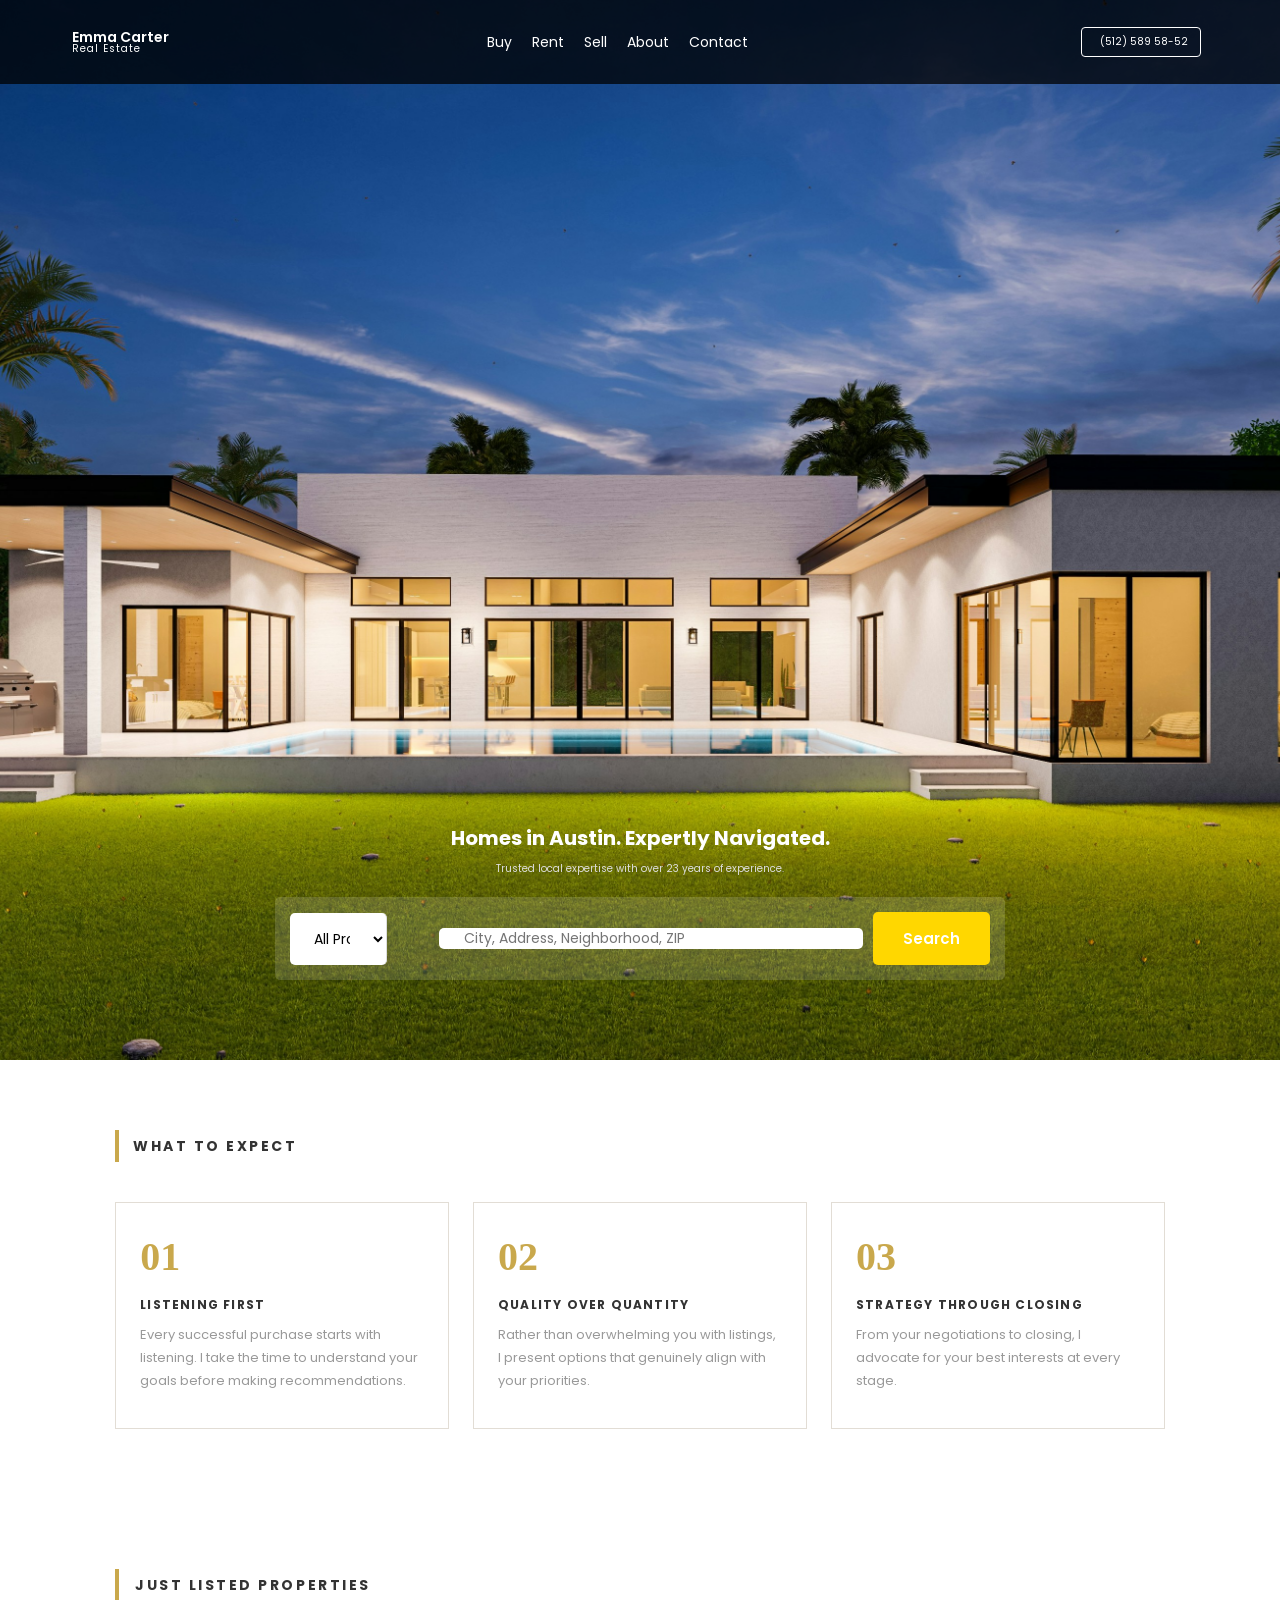
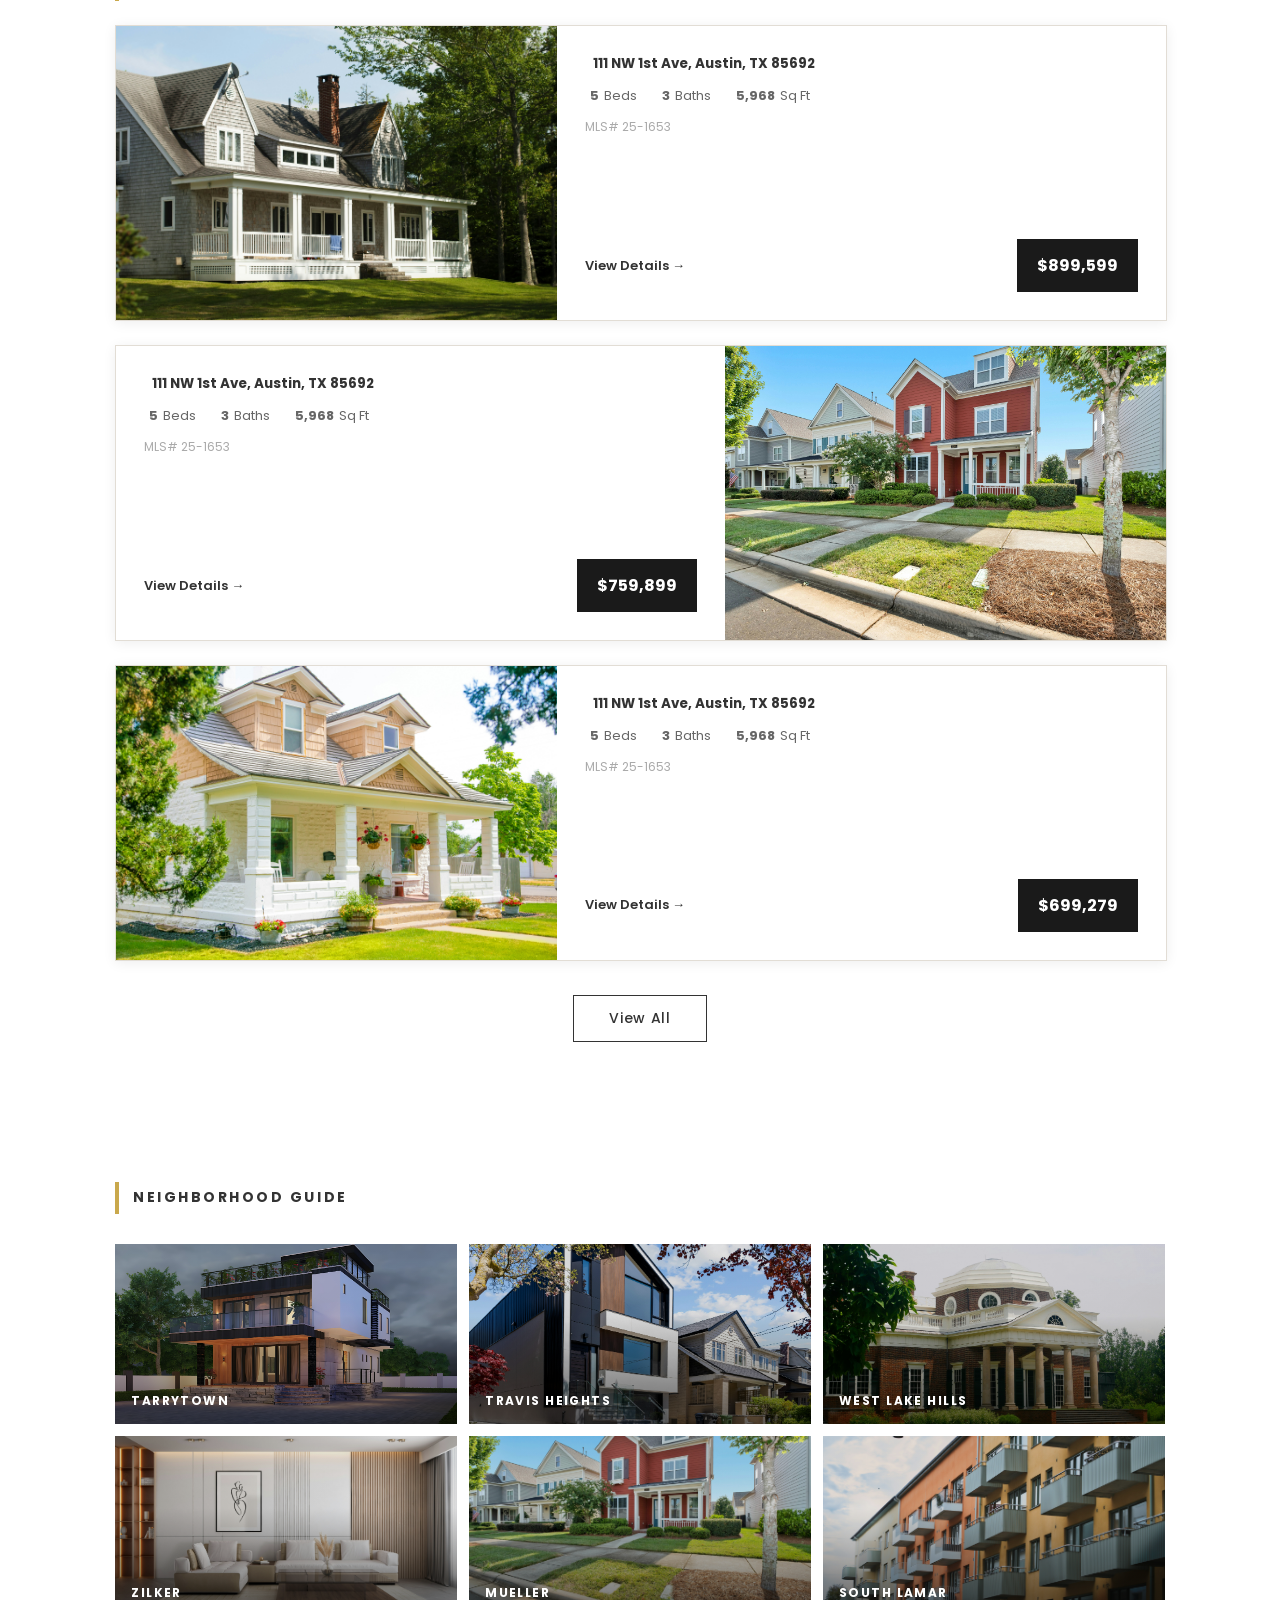
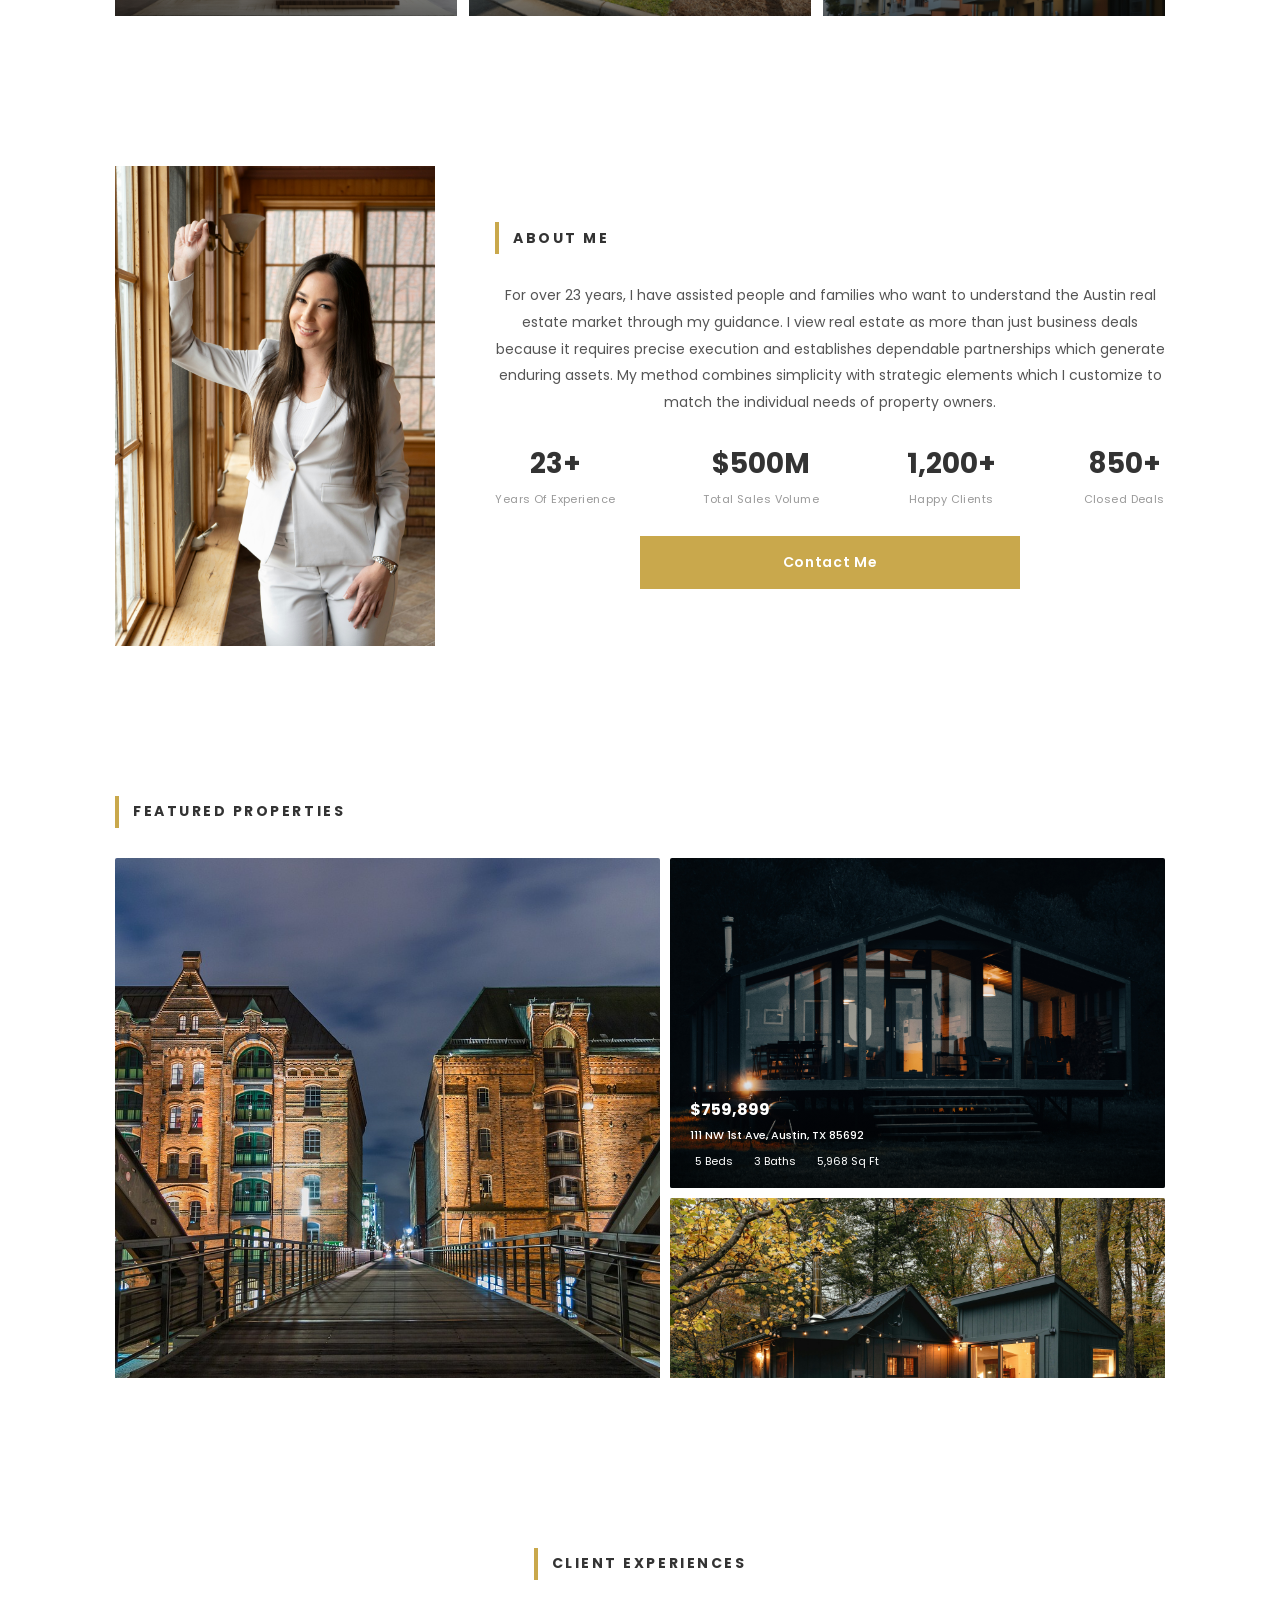
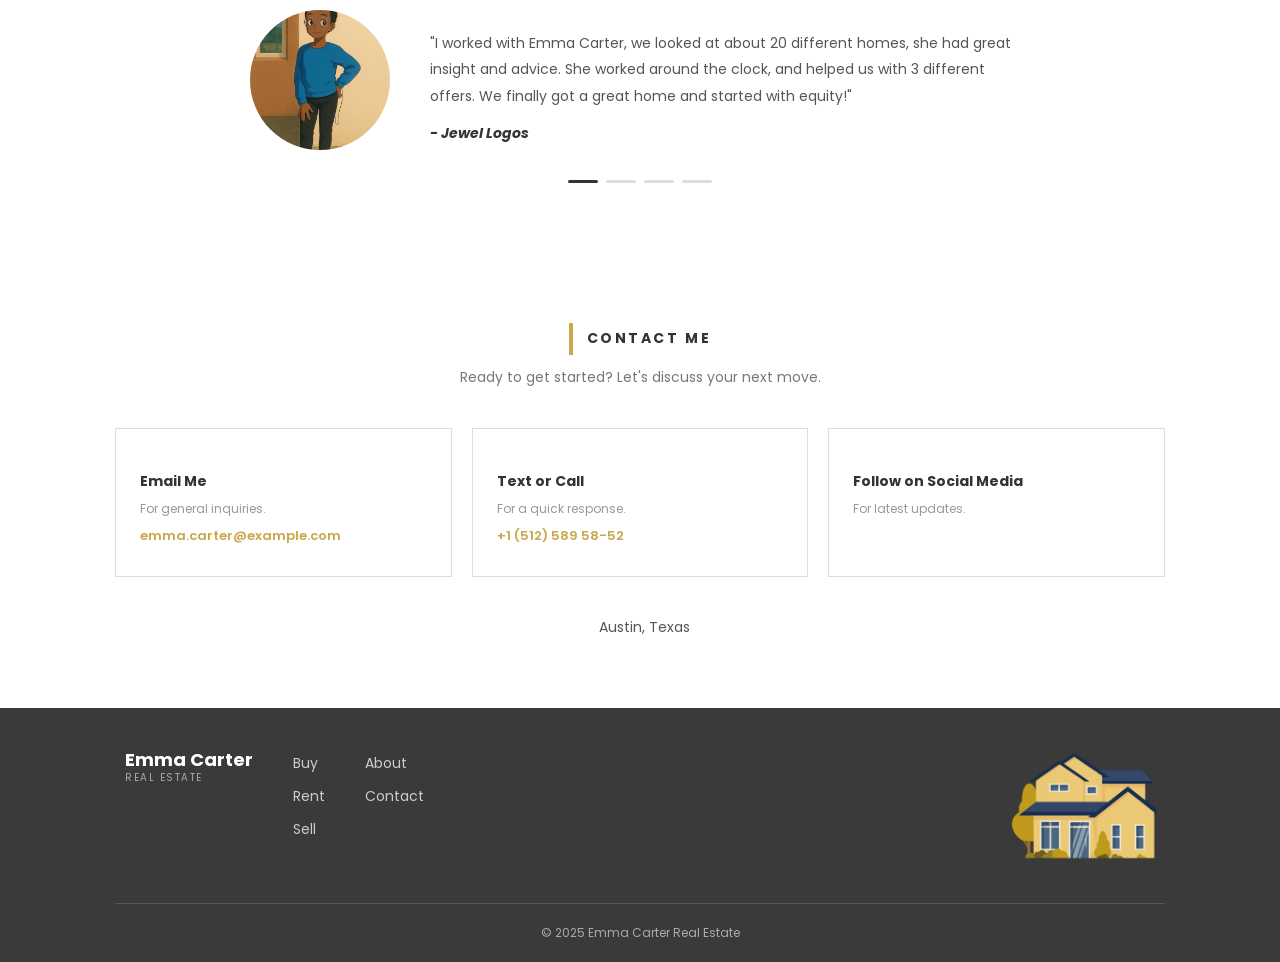
==== commit a2199937: "added a few missing things" ====
--- a/index.html
+++ b/index.html
@@ -297,7 +297,7 @@
 
       <div class="testimonial-slide">
         <div class="testimonial-image">
-          <img src="../architecture/assets/image1.png" alt="Jewel Logos" />
+          <img src="images/image2.png" alt="Jewel Logos" />
         </div>
         <div class="testimonial-content">
           <div class="stars">
@@ -436,7 +436,7 @@
     </nav>
 
     <div class="footer-house">
-      <img src="images/illustration house.png" alt="House" />
+      <img src="images/illustration%20house.png" alt="House" />
     </div>
   </div>
 
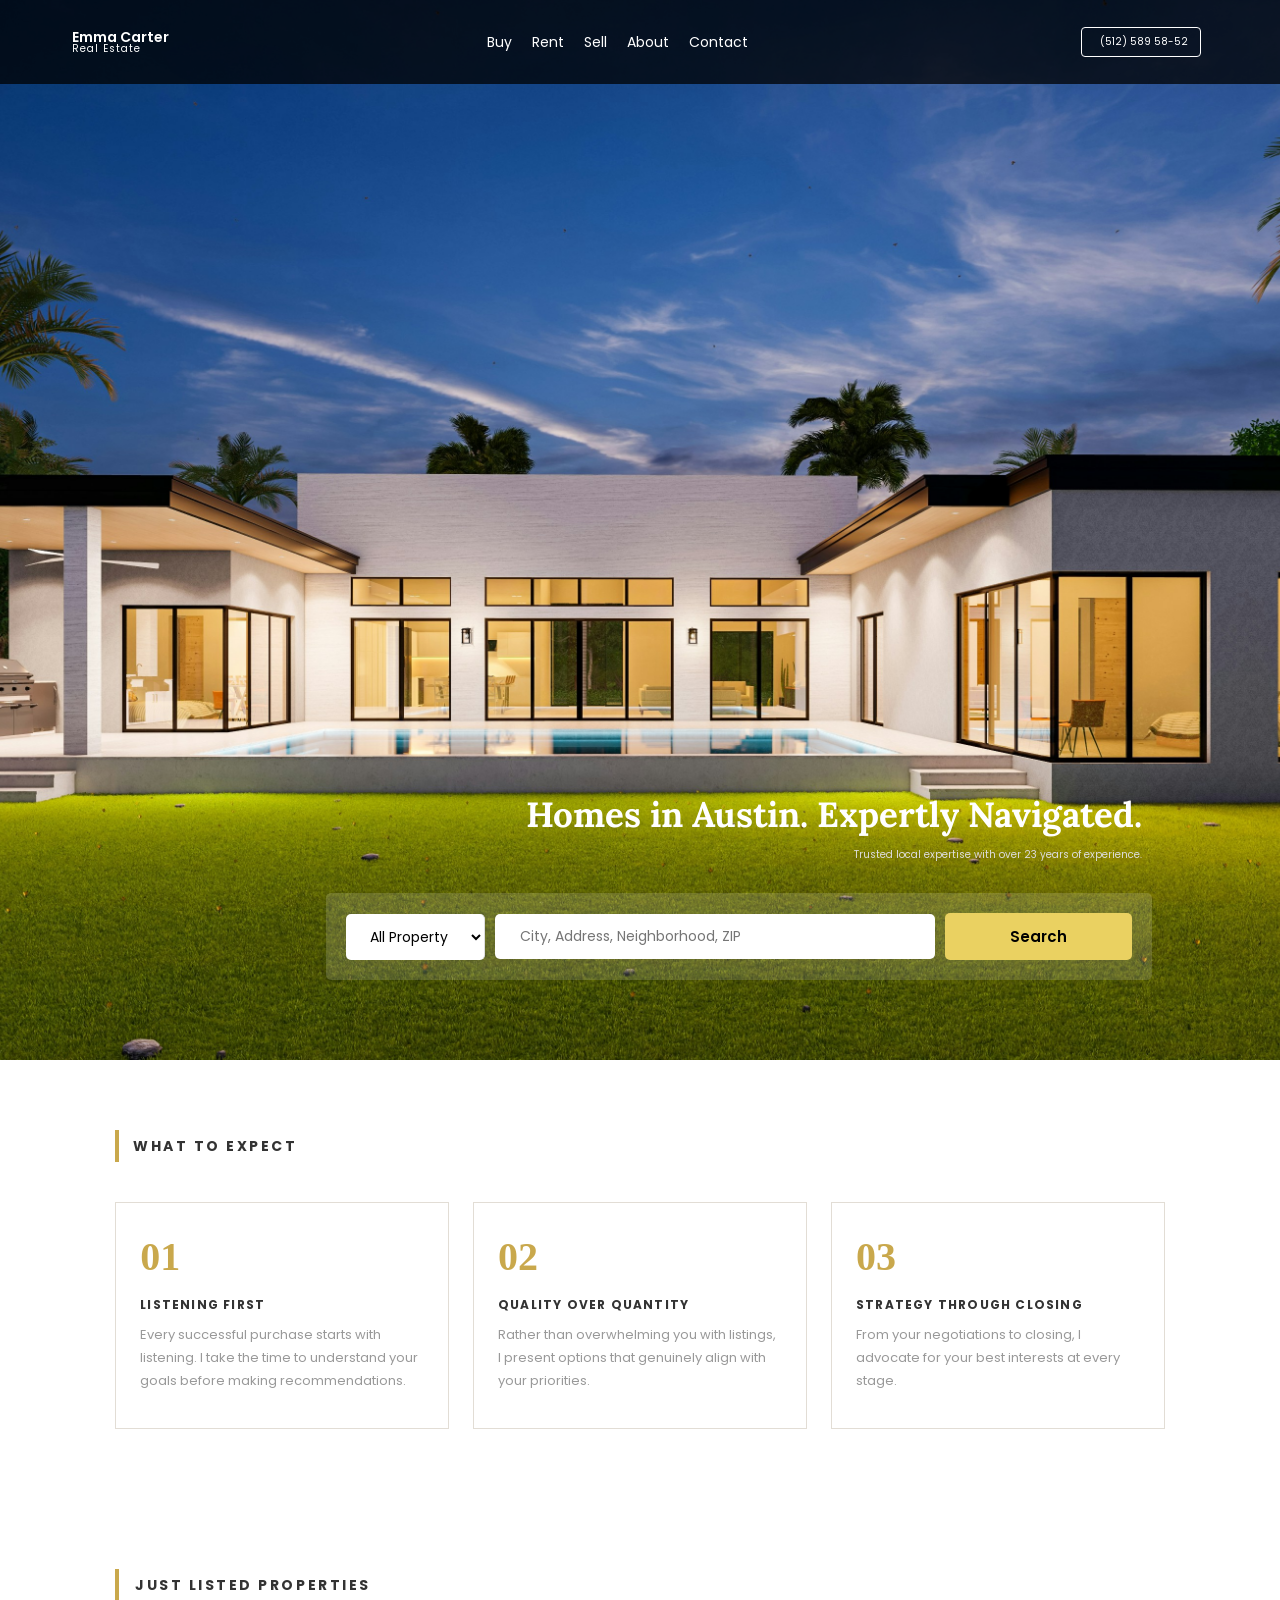
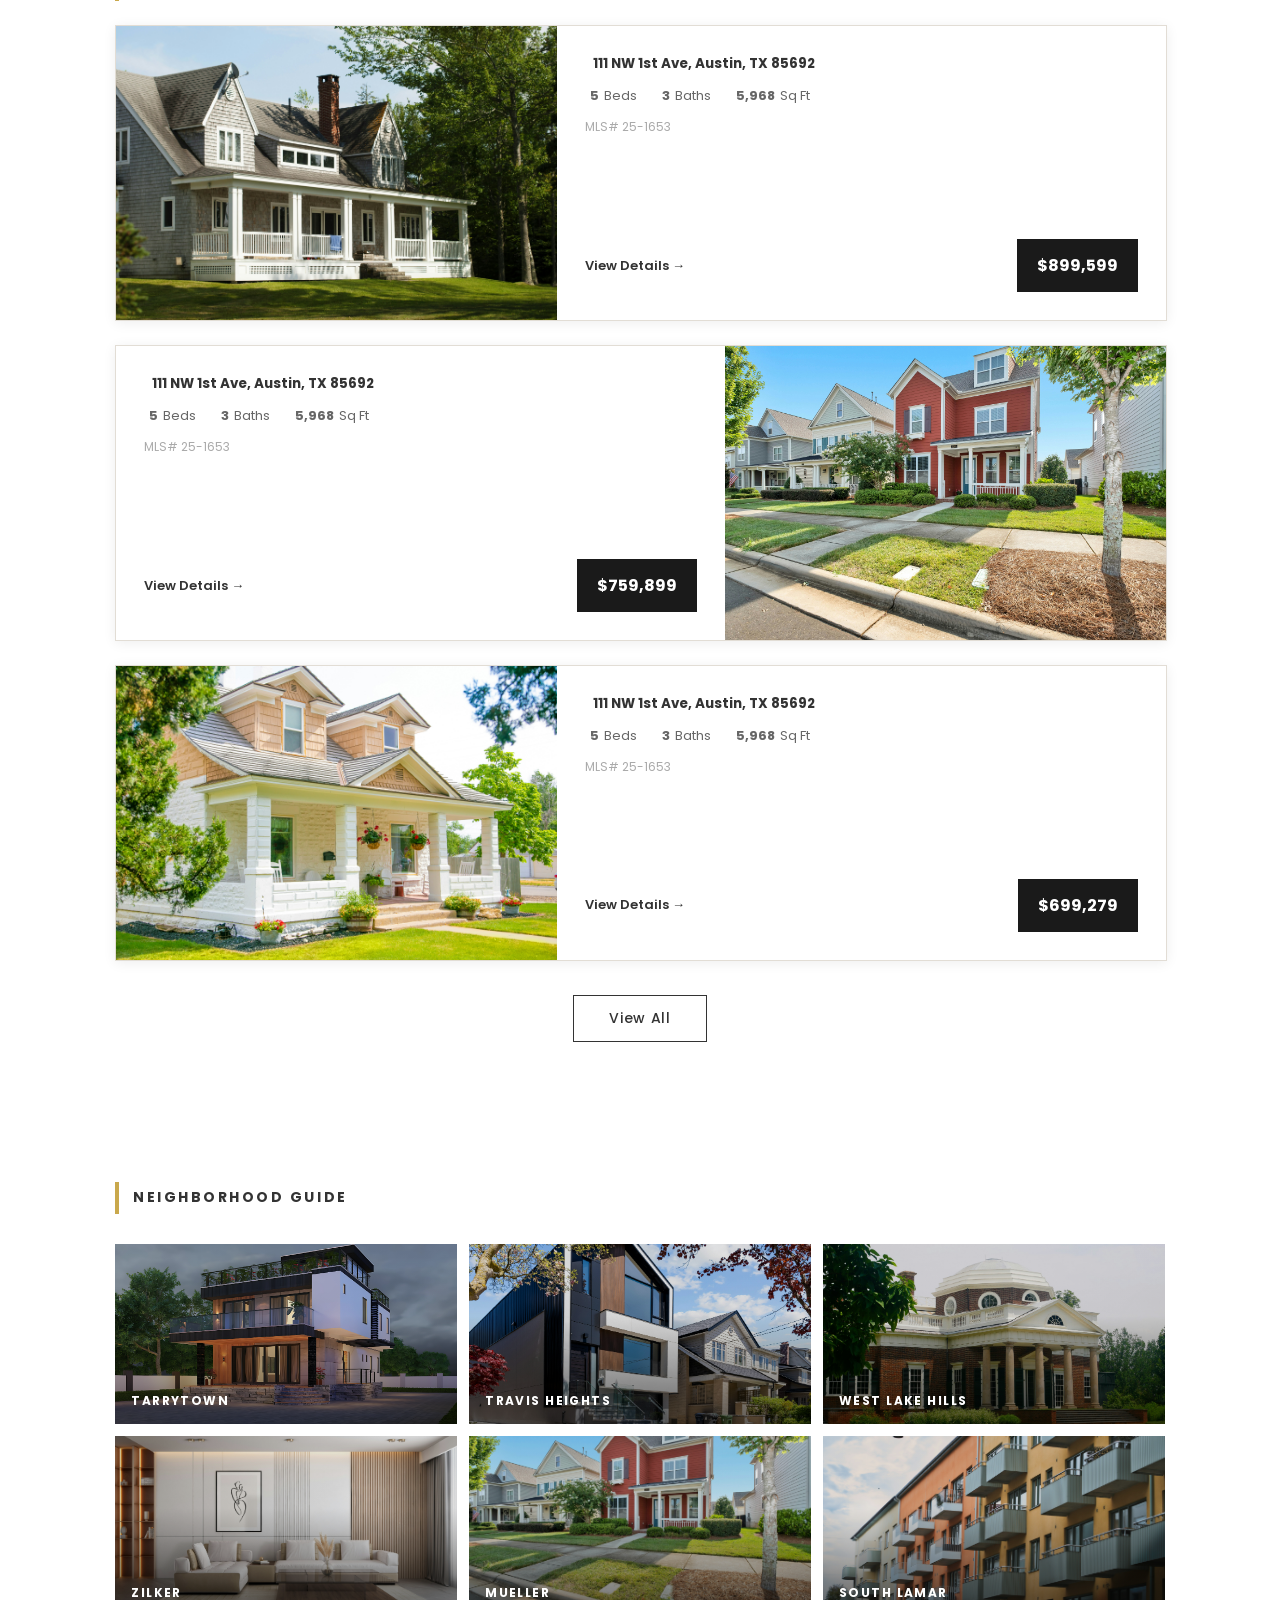
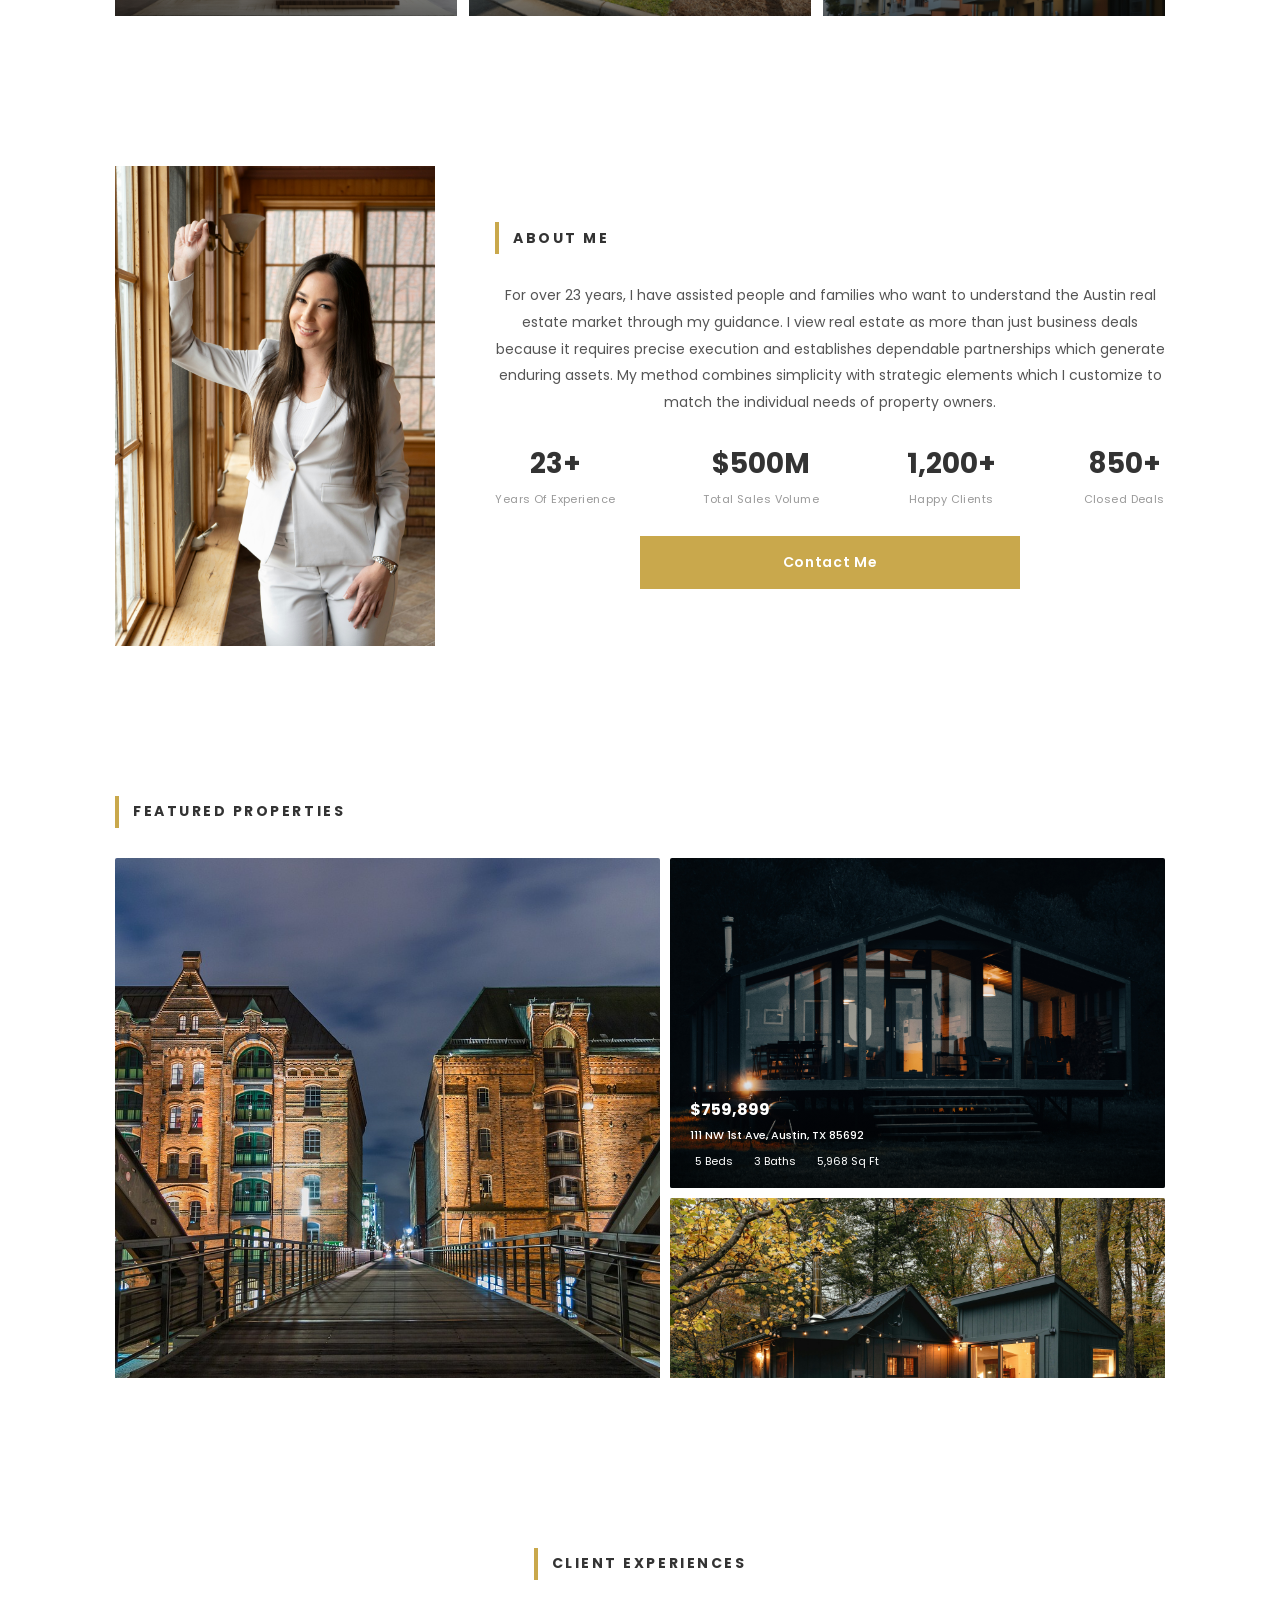
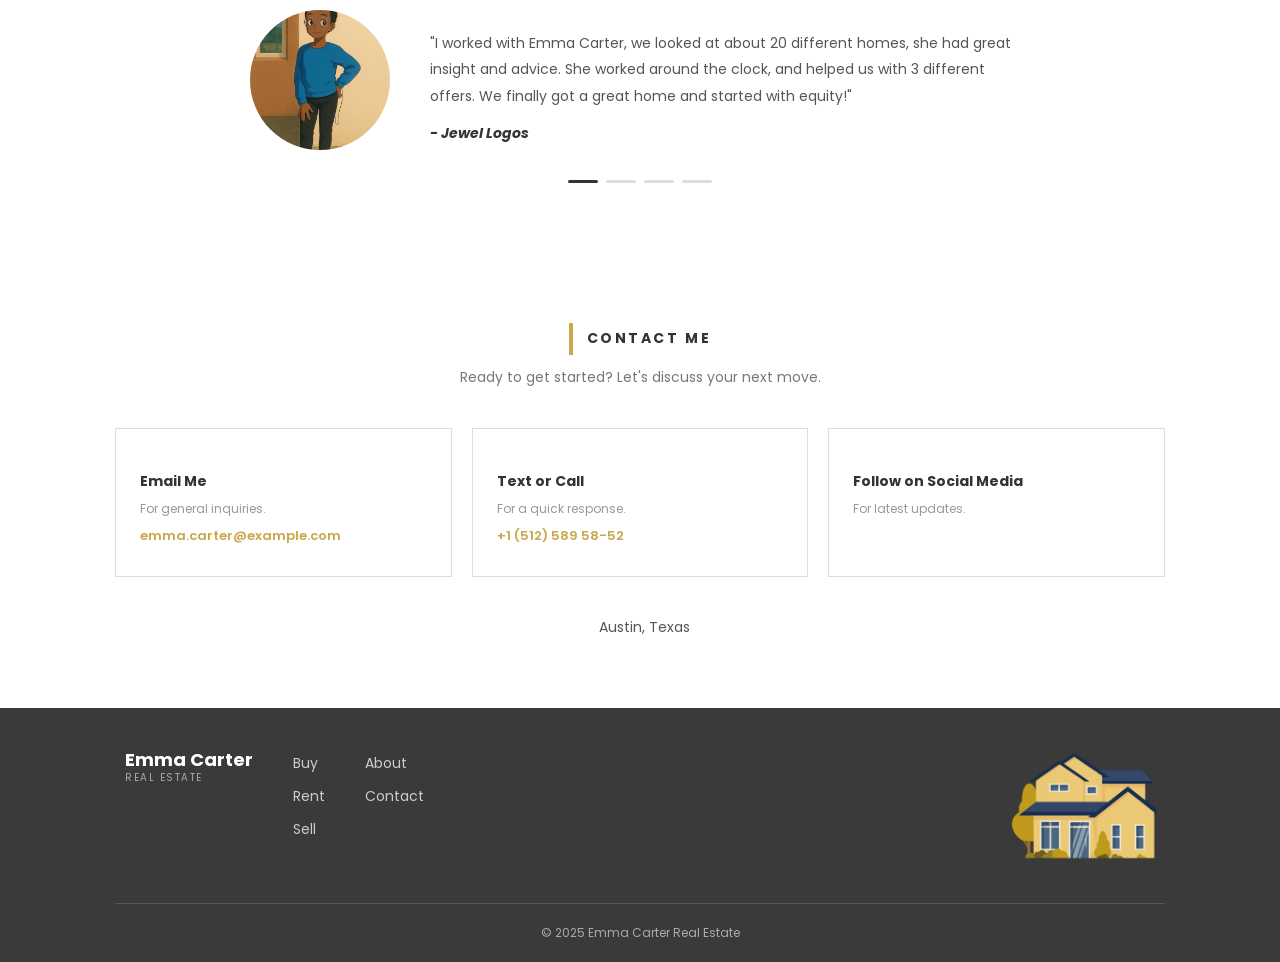
==== commit d0282c3c: "a few changes" ====
--- a/index.html
+++ b/index.html
@@ -42,10 +42,12 @@
   </header>
 
   <section class="home" id="home">
-    <div class="content">
-      <h4>Homes in Austin. Expertly Navigated.</h4>
-      <p>Trusted local expertise with over 23 years of experience.</p>
-    </div>
+
+    <div class="content-wrapper">
+      <div class="content">
+        <h2>Homes in Austin. Expertly Navigated.</h2>
+        <p>Trusted local expertise with over 23 years of experience.</p>
+      </div>
 
       <div class="search-bar">
         <div class="dropdown">
@@ -65,6 +67,7 @@
         <button class="search-btn">Search</button>
 
       </div>
+    </div>
 
   </section>
 
@@ -75,7 +78,8 @@
         <span class="number">01</span>
         <i class="fas fa-headphones"></i>
         <h3>LISTENING FIRST</h3>
-        <p>Every successful purchase starts with listening. I take the time to understand your goals before making recommendations.</p>
+        <p>Every successful purchase starts with listening. I take the time to understand your goals before making
+          recommendations.</p>
       </div>
 
       <div class="box">
@@ -94,167 +98,156 @@
     </div>
   </section>
 
-<section class="just-listed">
-  <h2>JUST LISTED PROPERTIES</h2>
-  <div class="property-card">
-    <div class="property-image">
-      <img src="images/aubrey-odom-ITzfgP77DTg-unsplash.jpg" alt="Property 1" />
-    </div>
-    <div class="property-details">
-      <div class="property-address">
-        <i class="fas fa-map-marker-alt"></i>
-        111 NW 1st Ave, Austin, TX 85692
-      </div>
-      <div class="property-specs">
-        <span class="spec"><i class="fas fa-bed"></i> <strong>5</strong> Beds</span>
-        <span class="spec"><i class="fas fa-bath"></i> <strong>3</strong> Baths</span>
-        <span class="spec"><i class="fas fa-ruler-combined"></i> <strong>5,968</strong> Sq Ft</span>
-      </div>
-      <p class="mls">MLS# 25-1653</p>
-      <div class="property-footer">
-        <a href="#" class="view-details">View Details &rarr;</a>
-        <div class="property-price">$899,599</div>
-      </div>
-    </div>
-  </div>
-
-  <div class="property-card">
-    <div class="property-details">
-      <div class="property-address">
-        <i class="fas fa-map-marker-alt"></i>
-        111 NW 1st Ave, Austin, TX 85692
-      </div>
-      <div class="property-specs">
-        <span class="spec"><i class="fas fa-bed"></i> <strong>5</strong> Beds</span>
-        <span class="spec"><i class="fas fa-bath"></i> <strong>3</strong> Baths</span>
-        <span class="spec"><i class="fas fa-ruler-combined"></i> <strong>5,968</strong> Sq Ft</span>
-      </div>
-      <p class="mls">MLS# 25-1653</p>
-      <div class="property-footer">
-        <a href="#" class="view-details">View Details &rarr;</a>
-        <div class="property-price">$759,899</div>
-      </div>
-    </div>
-    <div class="property-image">
-      <img src="images/zac-gudakov-faBWQt9i7dg-unsplash.jpg" alt="Property 2" />
-    </div>
-  </div>
-
-  <div class="property-card">
-    <div class="property-image">
-      <img src="images/ian-macdonald--dcznEJPmsk-unsplash.jpg" alt="Property 3" />
-    </div>
-    <div class="property-details">
-      <div class="property-address">
-        <i class="fas fa-map-marker-alt"></i>
-        111 NW 1st Ave, Austin, TX 85692
-      </div>
-      <div class="property-specs">
-        <span class="spec"><i class="fas fa-bed"></i> <strong>5</strong> Beds</span>
-        <span class="spec"><i class="fas fa-bath"></i> <strong>3</strong> Baths</span>
-        <span class="spec"><i class="fas fa-ruler-combined"></i> <strong>5,968</strong> Sq Ft</span>
-      </div>
-      <p class="mls">MLS# 25-1653</p>
-      <div class="property-footer">
-        <a href="#" class="view-details">View Details &rarr;</a>
-        <div class="property-price">$699,279</div>
-      </div>
-    </div>
-  </div>
-
-  <div class="view-all-container">
-    <a href="#" class="view-all-btn">View All</a>
-  </div>
-
-</section>
-
-<section class="neighborhood">
-  <h2>NEIGHBORHOOD GUIDE</h2>
-  <div class="neighborhood-grid">
-    <div class="neighborhood-card">
-      <img src="images/hardik-panchal-gto28gGSTcY-unsplash.jpg" alt="Tarrytown" />
-      <span class="neighborhood-name">TARRYTOWN</span>
-    </div>
-
-    <div class="neighborhood-card">
-      <img src="images/andre-francois-mckenzie-08uIUe2a9XY-unsplash.jpg" alt="Travis Heights" />
-      <span class="neighborhood-name">TRAVIS HEIGHTS</span>
-    </div>
-
-    <div class="neighborhood-card">
-      <img src="images/margaret-giatras-xgFBGi-Kfck-unsplash.jpg" alt="West Lake Hills" />
-      <span class="neighborhood-name">WEST LAKE HILLS</span>
-    </div>
-
-    <div class="neighborhood-card">
-      <img src="images/kam-idris-U39FPHKfDu0-unsplash.jpg" alt="Zilker" />
-      <span class="neighborhood-name">ZILKER</span>
-    </div>
-
-    <div class="neighborhood-card">
-      <img src="images/zac-gudakov-faBWQt9i7dg-unsplash.jpg" alt="Mueller" />
-      <span class="neighborhood-name">MUELLER</span>
-    </div>
-
-    <div class="neighborhood-card">
-      <img src="images/samuel-bryngelsson-GU3_6mb4u04-unsplash.jpg" alt="South Lamar" />
-      <span class="neighborhood-name">SOUTH LAMAR</span>
-    </div>
-  </div>
-</section>
-
-<section class="about" id="about">
-  <div class="about-image">
-    <img src="images/michael-guertin-6sYpkD6ifu0-unsplash.jpg" alt="Emma Carter" />
-  </div>
-
-  <div class="about-content">
-    <h2>ABOUT ME</h2>
-    <p>For over 23 years, I have assisted people and families who want to understand the Austin real estate market through my guidance. I view real estate as more than just business deals because it requires precise execution and establishes dependable partnerships which generate enduring assets. My method combines simplicity with strategic elements which I customize to match the individual needs of property owners.</p>
-
-    <div class="about-stats">
-      <div class="stat">
-        <span class="stat-number">23+</span>
-        <span class="stat-label">Years Of Experience</span>
-      </div>
-      <div class="stat">
-        <span class="stat-number">$500M</span>
-        <span class="stat-label">Total Sales Volume</span>
-      </div>
-      <div class="stat">
-        <span class="stat-number">1,200+</span>
-        <span class="stat-label">Happy Clients</span>
-      </div>
-      <div class="stat">
-        <span class="stat-number">850+</span>
-        <span class="stat-label">Closed Deals</span>
-      </div>
-    </div>
-
-    <a href="#contact" class="contact-btn">Contact Me</a>
-  </div>
-</section>
-
-<section class="featured" id="featured">
-  <h2>FEATURED PROPERTIES</h2>
-  <div class="featured-grid">
-
-    <div class="featured-card large">
-      <img src="images/2857440-architecture-3121009_1920.jpg" alt="Featured Property 1" />
-      <div class="featured-overlay">
-        <span class="featured-price">$759,899</span>
-        <span class="featured-address">111 NW 1st Ave, Austin, TX 85692</span>
-        <div class="featured-specs">
-          <span><i class="fas fa-bed"></i> 5 Beds</span>
-          <span><i class="fas fa-bath"></i> 3 Baths</span>
-          <span><i class="fas fa-ruler-combined"></i> 5,968 Sq Ft</span>
-        </div>
-      </div>
-    </div>
-
-    <div class="featured-right">
-      <div class="featured-card">
-        <img src="images/alexandr-istomin-HqRia4KQi1w-unsplash.jpg" alt="Featured Property 2" />
+  <section class="just-listed">
+    <h2>JUST LISTED PROPERTIES</h2>
+    <div class="property-card">
+      <div class="property-image">
+        <img src="images/aubrey-odom-ITzfgP77DTg-unsplash.jpg" alt="Property 1" />
+      </div>
+      <div class="property-details">
+        <div class="property-address">
+          <i class="fas fa-map-marker-alt"></i>
+          111 NW 1st Ave, Austin, TX 85692
+        </div>
+        <div class="property-specs">
+          <span class="spec"><i class="fas fa-bed"></i> <strong>5</strong> Beds</span>
+          <span class="spec"><i class="fas fa-bath"></i> <strong>3</strong> Baths</span>
+          <span class="spec"><i class="fas fa-ruler-combined"></i> <strong>5,968</strong> Sq Ft</span>
+        </div>
+        <p class="mls">MLS# 25-1653</p>
+        <div class="property-footer">
+          <a href="#" class="view-details">View Details &rarr;</a>
+          <div class="property-price">$899,599</div>
+        </div>
+      </div>
+    </div>
+
+    <div class="property-card">
+      <div class="property-details">
+        <div class="property-address">
+          <i class="fas fa-map-marker-alt"></i>
+          111 NW 1st Ave, Austin, TX 85692
+        </div>
+        <div class="property-specs">
+          <span class="spec"><i class="fas fa-bed"></i> <strong>5</strong> Beds</span>
+          <span class="spec"><i class="fas fa-bath"></i> <strong>3</strong> Baths</span>
+          <span class="spec"><i class="fas fa-ruler-combined"></i> <strong>5,968</strong> Sq Ft</span>
+        </div>
+        <p class="mls">MLS# 25-1653</p>
+        <div class="property-footer">
+          <a href="#" class="view-details">View Details &rarr;</a>
+          <div class="property-price">$759,899</div>
+        </div>
+      </div>
+      <div class="property-image">
+        <img src="images/zac-gudakov-faBWQt9i7dg-unsplash.jpg" alt="Property 2" />
+      </div>
+    </div>
+
+    <div class="property-card">
+      <div class="property-image">
+        <img src="images/ian-macdonald--dcznEJPmsk-unsplash.jpg" alt="Property 3" />
+      </div>
+      <div class="property-details">
+        <div class="property-address">
+          <i class="fas fa-map-marker-alt"></i>
+          111 NW 1st Ave, Austin, TX 85692
+        </div>
+        <div class="property-specs">
+          <span class="spec"><i class="fas fa-bed"></i> <strong>5</strong> Beds</span>
+          <span class="spec"><i class="fas fa-bath"></i> <strong>3</strong> Baths</span>
+          <span class="spec"><i class="fas fa-ruler-combined"></i> <strong>5,968</strong> Sq Ft</span>
+        </div>
+        <p class="mls">MLS# 25-1653</p>
+        <div class="property-footer">
+          <a href="#" class="view-details">View Details &rarr;</a>
+          <div class="property-price">$699,279</div>
+        </div>
+      </div>
+    </div>
+
+    <div class="view-all-container">
+      <a href="#" class="view-all-btn">View All</a>
+    </div>
+
+  </section>
+
+  <section class="neighborhood">
+    <h2>NEIGHBORHOOD GUIDE</h2>
+    <div class="neighborhood-grid">
+      <div class="neighborhood-card">
+        <img src="images/hardik-panchal-gto28gGSTcY-unsplash.jpg" alt="Tarrytown" />
+        <span class="neighborhood-name">TARRYTOWN</span>
+      </div>
+
+      <div class="neighborhood-card">
+        <img src="images/andre-francois-mckenzie-08uIUe2a9XY-unsplash.jpg" alt="Travis Heights" />
+        <span class="neighborhood-name">TRAVIS HEIGHTS</span>
+      </div>
+
+      <div class="neighborhood-card">
+        <img src="images/margaret-giatras-xgFBGi-Kfck-unsplash.jpg" alt="West Lake Hills" />
+        <span class="neighborhood-name">WEST LAKE HILLS</span>
+      </div>
+
+      <div class="neighborhood-card">
+        <img src="images/kam-idris-U39FPHKfDu0-unsplash.jpg" alt="Zilker" />
+        <span class="neighborhood-name">ZILKER</span>
+      </div>
+
+      <div class="neighborhood-card">
+        <img src="images/zac-gudakov-faBWQt9i7dg-unsplash.jpg" alt="Mueller" />
+        <span class="neighborhood-name">MUELLER</span>
+      </div>
+
+      <div class="neighborhood-card">
+        <img src="images/samuel-bryngelsson-GU3_6mb4u04-unsplash.jpg" alt="South Lamar" />
+        <span class="neighborhood-name">SOUTH LAMAR</span>
+      </div>
+    </div>
+  </section>
+
+  <section class="about" id="about">
+    <div class="about-image">
+      <img src="images/michael-guertin-6sYpkD6ifu0-unsplash.jpg" alt="Emma Carter" />
+    </div>
+
+    <div class="about-content">
+      <h2>ABOUT ME</h2>
+      <p>For over 23 years, I have assisted people and families who want to understand the Austin real estate market
+        through my guidance. I view real estate as more than just business deals because it requires precise execution
+        and establishes dependable partnerships which generate enduring assets. My method combines simplicity with
+        strategic elements which I customize to match the individual needs of property owners.</p>
+
+      <div class="about-stats">
+        <div class="stat">
+          <span class="stat-number">23+</span>
+          <span class="stat-label">Years Of Experience</span>
+        </div>
+        <div class="stat">
+          <span class="stat-number">$500M</span>
+          <span class="stat-label">Total Sales Volume</span>
+        </div>
+        <div class="stat">
+          <span class="stat-number">1,200+</span>
+          <span class="stat-label">Happy Clients</span>
+        </div>
+        <div class="stat">
+          <span class="stat-number">850+</span>
+          <span class="stat-label">Closed Deals</span>
+        </div>
+      </div>
+
+      <a href="#contact" class="contact-btn">Contact Me</a>
+    </div>
+  </section>
+
+  <section class="featured" id="featured">
+    <h2>FEATURED PROPERTIES</h2>
+    <div class="featured-grid">
+
+      <div class="featured-card large">
+        <img src="images/2857440-architecture-3121009_1920.jpg" alt="Featured Property 1" />
         <div class="featured-overlay">
           <span class="featured-price">$759,899</span>
           <span class="featured-address">111 NW 1st Ave, Austin, TX 85692</span>
@@ -266,184 +259,203 @@
         </div>
       </div>
 
-      <div class="featured-card">
-        <img src="images/clay-banks-kiv1ggvkgQk-unsplash.jpg" alt="Featured Property 3" />
-        <div class="featured-overlay">
-          <span class="featured-price">$759,899</span>
-          <span class="featured-address">111 NW 1st Ave, Austin, TX 85692</span>
-          <div class="featured-specs">
-            <span><i class="fas fa-bed"></i> 5 Beds</span>
-            <span><i class="fas fa-bath"></i> 3 Baths</span>
-            <span><i class="fas fa-ruler-combined"></i> 5,968 Sq Ft</span>
-          </div>
-        </div>
-      </div>
-
-    </div>
-  </div>
-</section>
-
-<section class="testimonials" id="testimonials">
-
-  <input type="radio" name="testimonial" id="t1" checked>
-  <input type="radio" name="testimonial" id="t2">
-  <input type="radio" name="testimonial" id="t3">
-  <input type="radio" name="testimonial" id="t4">
-
-  <h2>CLIENT EXPERIENCES</h2>
-
-  <div class="testimonial-wrapper">
-    <div class="testimonial-track">
-
-      <div class="testimonial-slide">
-        <div class="testimonial-image">
-          <img src="images/image2.png" alt="Jewel Logos" />
-        </div>
-        <div class="testimonial-content">
-          <div class="stars">
-            <i class="fas fa-star"></i><i class="fas fa-star"></i>
-            <i class="fas fa-star"></i><i class="fas fa-star"></i>
-            <i class="fas fa-star"></i>
-          </div>
-          <p>"I worked with Emma Carter, we looked at about 20 different homes, she had great insight and advice. She worked around the clock, and helped us with 3 different offers. We finally got a great home and started with equity!"</p>
-          <span class="client-name">- Jewel Logos</span>
-        </div>
-      </div>
-
-      <div class="testimonial-slide">
-        <div class="testimonial-image">
-          <img src="" alt="Sarah Mitchell" />
-        </div>
-        <div class="testimonial-content">
-          <div class="stars">
-            <i class="fas fa-star"></i><i class="fas fa-star"></i>
-            <i class="fas fa-star"></i><i class="fas fa-star"></i>
-            <i class="fas fa-star"></i>
-          </div>
-          <p>"Emma made the entire process seamless. Her knowledge of the Austin market is unmatched and she always had our best interests at heart."</p>
-          <span class="client-name">- Sarah Mitchell</span>
-        </div>
-      </div>
-
-      <div class="testimonial-slide">
-        <div class="testimonial-image">
-          <img src="" alt="David Reyes" />
-        </div>
-        <div class="testimonial-content">
-          <div class="stars">
-            <i class="fas fa-star"></i><i class="fas fa-star"></i>
-            <i class="fas fa-star"></i><i class="fas fa-star"></i>
-            <i class="fas fa-star"></i>
-          </div>
-          <p>"Professional, responsive, and genuinely caring. Emma went above and beyond to help us find the perfect home in West Lake Hills."</p>
-          <span class="client-name">- David Reyes</span>
-        </div>
-      </div>
-
-      <div class="testimonial-slide">
-        <div class="testimonial-image">
-          <img src="" alt="Linda Park" />
-        </div>
-        <div class="testimonial-content">
-          <div class="stars">
-            <i class="fas fa-star"></i><i class="fas fa-star"></i>
-            <i class="fas fa-star"></i><i class="fas fa-star"></i>
-            <i class="fas fa-star"></i>
-          </div>
-          <p>"We were first-time buyers and Emma guided us every step of the way. We couldn't have done it without her expertise and patience."</p>
-          <span class="client-name">- Linda Park</span>
-        </div>
-      </div>
-
-    </div>
-  </div>
-
-  <div class="testimonial-dots">
-    <label for="t1" class="dot"></label>
-    <label for="t2" class="dot"></label>
-    <label for="t3" class="dot"></label>
-    <label for="t4" class="dot"></label>
-  </div>
-
-</section>
-
-<section class="contact-section" id="contact">
-  <h2>CONTACT ME</h2>
-  <p class="contact-sub">Ready to get started? Let's discuss your next move.</p>
-
-  <div class="contact-cards">
-    <div class="contact-card">
-      <i class="fas fa-envelope"></i>
-      <h3>Email Me</h3>
-      <p>For general inquiries.</p>
-      <a href="mailto:emma.carter@example.com">emma.carter@example.com</a>
-    </div>
-
-    <div class="contact-card">
-      <i class="fas fa-phone"></i>
-      <h3>Text or Call</h3>
-      <p>For a quick response.</p>
-      <a href="tel:+15125895852">+1 (512) 589 58-52</a>
-    </div>
-
-    <div class="contact-card">
-      <i class="fas fa-thumbs-up"></i>
-      <h3>Follow on Social Media</h3>
-      <p>For latest updates.</p>
-      <div class="social-icons">
-        <a href="#"><i class="fab fa-instagram"></i></a>
-        <a href="#"><i class="fab fa-facebook"></i></a>
-        <a href="#"><i class="fab fa-linkedin"></i></a>
-        <a href="#"><i class="fab fa-x-twitter"></i></a>
-      </div>
-    </div>
-  </div>
-
-  <div class="contact-location">
-    <i class="fas fa-map-marker-alt"></i>
-    <span>Austin, Texas</span>
-  </div>
-</section>
-
-<footer>
-  <div class="footer-content">
-    <div class="footer-brand">
-      <div class="footer-logo">
-        <i class="fas fa-key gold-key"></i>
-        <div class="footer-logo-text">
-          <span class="footer-name">Emma Carter</span>
-          <span class="footer-sub">REAL ESTATE</span>
-        </div>
-      </div>
-      <div class="footer-social">
-        <a href="#"><i class="fab fa-instagram"></i></a>
-        <a href="#"><i class="fab fa-facebook"></i></a>
-        <a href="#"><i class="fab fa-linkedin"></i></a>
-        <a href="#"><i class="fab fa-x-twitter"></i></a>
-      </div>
-    </div>
-
-    <nav class="footer-nav">
-      <div class="footer-nav-col">
-        <a href="#">Buy</a>
-        <a href="#">Rent</a>
-        <a href="#">Sell</a>
-      </div>
-      <div class="footer-nav-col">
-        <a href="#">About</a>
-        <a href="#">Contact</a>
-      </div>
-    </nav>
-
-    <div class="footer-house">
-      <img src="images/illustration%20house.png" alt="House" />
-    </div>
-  </div>
-
-  <div class="footer-bottom">
-    <p>© 2025 Emma Carter Real Estate</p>
-  </div>
-</footer>
+      <div class="featured-right">
+        <div class="featured-card">
+          <img src="images/alexandr-istomin-HqRia4KQi1w-unsplash.jpg" alt="Featured Property 2" />
+          <div class="featured-overlay">
+            <span class="featured-price">$759,899</span>
+            <span class="featured-address">111 NW 1st Ave, Austin, TX 85692</span>
+            <div class="featured-specs">
+              <span><i class="fas fa-bed"></i> 5 Beds</span>
+              <span><i class="fas fa-bath"></i> 3 Baths</span>
+              <span><i class="fas fa-ruler-combined"></i> 5,968 Sq Ft</span>
+            </div>
+          </div>
+        </div>
+
+        <div class="featured-card">
+          <img src="images/clay-banks-kiv1ggvkgQk-unsplash.jpg" alt="Featured Property 3" />
+          <div class="featured-overlay">
+            <span class="featured-price">$759,899</span>
+            <span class="featured-address">111 NW 1st Ave, Austin, TX 85692</span>
+            <div class="featured-specs">
+              <span><i class="fas fa-bed"></i> 5 Beds</span>
+              <span><i class="fas fa-bath"></i> 3 Baths</span>
+              <span><i class="fas fa-ruler-combined"></i> 5,968 Sq Ft</span>
+            </div>
+          </div>
+        </div>
+
+      </div>
+    </div>
+  </section>
+
+  <section class="testimonials" id="testimonials">
+
+    <input type="radio" name="testimonial" id="t1" checked>
+    <input type="radio" name="testimonial" id="t2">
+    <input type="radio" name="testimonial" id="t3">
+    <input type="radio" name="testimonial" id="t4">
+
+    <h2>CLIENT EXPERIENCES</h2>
+
+    <div class="testimonial-wrapper">
+      <div class="testimonial-track">
+
+        <div class="testimonial-slide">
+          <div class="testimonial-image">
+            <img src="images/image2.png" alt="Jewel Logos" />
+          </div>
+          <div class="testimonial-content">
+            <div class="stars">
+              <i class="fas fa-star"></i><i class="fas fa-star"></i>
+              <i class="fas fa-star"></i><i class="fas fa-star"></i>
+              <i class="fas fa-star"></i>
+            </div>
+            <p>"I worked with Emma Carter, we looked at about 20 different homes, she had great insight and advice. She
+              worked around the clock, and helped us with 3 different offers. We finally got a great home and started
+              with equity!"</p>
+            <span class="client-name">- Jewel Logos</span>
+          </div>
+        </div>
+
+        <div class="testimonial-slide">
+          <div class="testimonial-image">
+            <img src="" alt="Sarah Mitchell" />
+          </div>
+          <div class="testimonial-content">
+            <div class="stars">
+              <i class="fas fa-star"></i><i class="fas fa-star"></i>
+              <i class="fas fa-star"></i><i class="fas fa-star"></i>
+              <i class="fas fa-star"></i>
+            </div>
+            <p>"Emma made the entire process seamless. Her knowledge of the Austin market is unmatched and she always
+              had our best interests at heart."</p>
+            <span class="client-name">- Sarah Mitchell</span>
+          </div>
+        </div>
+
+        <div class="testimonial-slide">
+          <div class="testimonial-image">
+            <img src="" alt="David Reyes" />
+          </div>
+          <div class="testimonial-content">
+            <div class="stars">
+              <i class="fas fa-star"></i><i class="fas fa-star"></i>
+              <i class="fas fa-star"></i><i class="fas fa-star"></i>
+              <i class="fas fa-star"></i>
+            </div>
+            <p>"Professional, responsive, and genuinely caring. Emma went above and beyond to help us find the perfect
+              home in West Lake Hills."</p>
+            <span class="client-name">- David Reyes</span>
+          </div>
+        </div>
+
+        <div class="testimonial-slide">
+          <div class="testimonial-image">
+            <img src="" alt="Linda Park" />
+          </div>
+          <div class="testimonial-content">
+            <div class="stars">
+              <i class="fas fa-star"></i><i class="fas fa-star"></i>
+              <i class="fas fa-star"></i><i class="fas fa-star"></i>
+              <i class="fas fa-star"></i>
+            </div>
+            <p>"We were first-time buyers and Emma guided us every step of the way. We couldn't have done it without her
+              expertise and patience."</p>
+            <span class="client-name">- Linda Park</span>
+          </div>
+        </div>
+
+      </div>
+    </div>
+
+    <div class="testimonial-dots">
+      <label for="t1" class="dot"></label>
+      <label for="t2" class="dot"></label>
+      <label for="t3" class="dot"></label>
+      <label for="t4" class="dot"></label>
+    </div>
+
+  </section>
+
+  <section class="contact-section" id="contact">
+    <h2>CONTACT ME</h2>
+    <p class="contact-sub">Ready to get started? Let's discuss your next move.</p>
+
+    <div class="contact-cards">
+      <div class="contact-card">
+        <i class="fas fa-envelope"></i>
+        <h3>Email Me</h3>
+        <p>For general inquiries.</p>
+        <a href="mailto:emma.carter@example.com">emma.carter@example.com</a>
+      </div>
+
+      <div class="contact-card">
+        <i class="fas fa-phone"></i>
+        <h3>Text or Call</h3>
+        <p>For a quick response.</p>
+        <a href="tel:+15125895852">+1 (512) 589 58-52</a>
+      </div>
+
+      <div class="contact-card">
+        <i class="fas fa-thumbs-up"></i>
+        <h3>Follow on Social Media</h3>
+        <p>For latest updates.</p>
+        <div class="social-icons">
+          <a href="#"><i class="fab fa-instagram"></i></a>
+          <a href="#"><i class="fab fa-facebook"></i></a>
+          <a href="#"><i class="fab fa-linkedin"></i></a>
+          <a href="#"><i class="fab fa-x-twitter"></i></a>
+        </div>
+      </div>
+    </div>
+
+    <div class="contact-location">
+      <i class="fas fa-map-marker-alt"></i>
+      <span>Austin, Texas</span>
+    </div>
+  </section>
+
+  <footer>
+    <div class="footer-content">
+      <div class="footer-brand">
+        <div class="footer-logo">
+          <i class="fas fa-key gold-key"></i>
+          <div class="footer-logo-text">
+            <span class="footer-name">Emma Carter</span>
+            <span class="footer-sub">REAL ESTATE</span>
+          </div>
+        </div>
+        <div class="footer-social">
+          <a href="#"><i class="fab fa-instagram"></i></a>
+          <a href="#"><i class="fab fa-facebook"></i></a>
+          <a href="#"><i class="fab fa-linkedin"></i></a>
+          <a href="#"><i class="fab fa-x-twitter"></i></a>
+        </div>
+      </div>
+
+      <nav class="footer-nav">
+        <div class="footer-nav-col">
+          <a href="#">Buy</a>
+          <a href="#">Rent</a>
+          <a href="#">Sell</a>
+        </div>
+        <div class="footer-nav-col">
+          <a href="#">About</a>
+          <a href="#">Contact</a>
+        </div>
+      </nav>
+
+      <div class="footer-house">
+        <img src="images/illustration%20house.png" alt="House" />
+      </div>
+    </div>
+
+    <div class="footer-bottom">
+      <p>© 2025 Emma Carter Real Estate</p>
+    </div>
+  </footer>
 
 </body>
 
--- a/main.css
+++ b/main.css
@@ -1,4 +1,6 @@
 @import url('https://fonts.googleapis.com/css2?family=Poppins:ital,wght@0,100;0,200;0,300;0,400;0,500;0,600;0,700;0,800;0,900;1,100;1,200;1,300;1,400;1,500;1,600;1,700;1,800;1,900&display=swap');
+
+@import url('https://fonts.googleapis.com/css2?family=Lora:ital,wght@0,400..700;1,400..700&display=swap');
 
 /*it is a universal selector, normally browers add their own default margin and padding to elements, therefore adding the tag makes you have absolute control over whatever you are doing.*/
 
@@ -9,7 +11,7 @@
 }
 
 html {
-  font-size: 62.5%;
+  font-size: 62.5%; 
   overflow-x: hidden;
 }
 
@@ -84,20 +86,27 @@
   gap: 0.6rem;
 }
 
-.home{
+.home {
   display: flex;
   min-height: 100vh;
   background: url('images/salman-saqib-QlrpgvmdOSU-unsplash.jpg') no-repeat;
   background-size: cover;
   background-position: center;
   color: #fff;
-  flex-direction: column;
-  justify-content: flex-end;
-  align-items: center;
   padding-bottom: 8rem;
   padding-top: 8rem;
-}
-
+  justify-content: center;
+  align-items: flex-end;
+}
+
+.content-wrapper {
+  display: flex;
+  width: 80%;
+  flex-direction: column;
+  align-items: flex-end;
+  gap: 3rem;
+  justify-content: flex-end;
+}
 
 .name {
   font-size: 1.4rem;
@@ -109,58 +118,60 @@
   letter-spacing: 0.1rem;
 }
 
-.home .content h4 {
-  font-size: 2rem;
+.home .content {
+  display: flex;
+  flex-direction: column;
+  color: #ddd;
+  margin-top: 1rem;
+  align-self: flex-end;
+  text-align: right;
+  padding: 0 1rem;
+}
+
+.home .content h2 {
   font-weight: 700;
   color: #fff;
   line-height: 1.3;
   text-align: center;
-}
-
-.home .content {
-  color: #ddd;
-  margin-top: 1rem;
-  width: 45rem;
+  font-size: 3.5rem;
+  font-family: 'Lora', serif;
 }
 
 .home .content p {
   margin-top: 1rem;
-  text-align: center;
 }
 
 .search-bar {
   display: flex;
   align-items: center;
+  align-self: flex-end;
   background: rgba(255, 255, 255, 0.15);
   border-radius: 5px;
-  padding: 1.5rem;
+  padding: 2rem;
   gap: 1rem;
-  width: 100%;
-  max-width: 70rem;
-  margin: 2rem auto 0 auto; /* centers it */
+  width: auto;
 }
 
 
 .dropdown select {
   border: none;
   outline: none;
-  padding: 1.5rem 2rem;
+  padding: 1.2rem 2rem;
   font-size: 1.4rem;
   cursor: pointer;
   border-right: 1px solid #ddd;
   background: #fff;
   border-radius: 5px;
-  width: 70%;
+  width: auto;
 }
 
 .search-input {
   display: flex;
   align-items: center;
-  flex: 1;
-  padding: 0 1.5rem;
-  gap: 1rem;
   border-radius: 5px;
   background: #fff;
+  width: auto;
+  padding: 1.2rem 1.5rem;
 }
 
 .search-input i {
@@ -171,15 +182,16 @@
 .search-input input {
   border: none;
   outline: none;
-  width: 100%;
-  font-size: 1.4rem;
+  font-size: 1.4rem;
+  width: 40rem;
+  padding-left: 1rem;
 }
 
 .search-btn {
-  background: gold;
-  color: #fff;
+  background: #ead161;
+  color: #000;
   border: none;
-  padding: 1.5rem 3rem;
+  padding: 1.2rem 6.5rem;
   font-size: 1.5rem;
   cursor: pointer;
   font-weight: 600;
@@ -297,7 +309,7 @@
   display: flex;
   background: #fff;
   border: 1px solid #e2ddd5;
-  box-shadow: 0 2px 12px rgba(0,0,0,0.07);
+  box-shadow: 0 2px 12px rgba(0, 0, 0, 0.07);
   overflow: hidden;
   width: 100%;
 }
@@ -360,7 +372,10 @@
   white-space: nowrap;
 }
 
-.spec i { color: #c9a84c; font-size: 1.2rem; }
+.spec i {
+  color: #c9a84c;
+  font-size: 1.2rem;
+}
 
 .mls {
   font-size: 1.2rem;
@@ -384,7 +399,9 @@
   gap: 0.4rem;
 }
 
-.view-details:hover { color: #c9a84c; }
+.view-details:hover {
+  color: #c9a84c;
+}
 
 .property-price {
   background: #1a1a1a;
@@ -453,7 +470,8 @@
 }
 
 .neighborhood-card {
-  position: relative;        /* needed for overlay text positioning */
+  position: relative;
+  /* needed for overlay text positioning */
   overflow: hidden;
   cursor: pointer;
   height: 18rem;
@@ -471,12 +489,11 @@
 .neighborhood-card::after {
   content: '';
   position: absolute;
-  inset: 0;                  /* covers the whole card */
-  background: linear-gradient(
-    to bottom,
-    rgba(0,0,0,0.1) 40%,
-    rgba(0,0,0,0.6) 100%
-  );
+  inset: 0;
+  /* covers the whole card */
+  background: linear-gradient(to bottom,
+      rgba(0, 0, 0, 0.1) 40%,
+      rgba(0, 0, 0, 0.6) 100%);
 }
 
 /* Zoom on hover */
@@ -492,7 +509,7 @@
   font-size: 1.2rem;
   font-weight: 700;
   letter-spacing: 0.12em;
-  z-index: 1;            
+  z-index: 1;
 }
 
 .about {
@@ -625,7 +642,8 @@
 
 .featured-grid {
   display: grid;
-  grid-template-columns: 1.1fr 1fr;  /* left slightly wider */
+  grid-template-columns: 1.1fr 1fr;
+  /* left slightly wider */
   gap: 1rem;
   height: 52rem;
   overflow: hidden;
@@ -670,11 +688,9 @@
   left: 0;
   right: 0;
   padding: 2rem 2rem 1.8rem;
-  background: linear-gradient(
-    to bottom,
-    transparent 0%,
-    rgba(0,0,0,0.75) 100%
-  );
+  background: linear-gradient(to bottom,
+      transparent 0%,
+      rgba(0, 0, 0, 0.75) 100%);
   display: flex;
   flex-direction: column;
   gap: 0.5rem;
@@ -768,10 +784,10 @@
   text-align: left;
 }
 
-#t1:checked ~ .testimonial-wrapper .testimonial-slide:nth-child(1),
-#t2:checked ~ .testimonial-wrapper .testimonial-slide:nth-child(2),
-#t3:checked ~ .testimonial-wrapper .testimonial-slide:nth-child(3),
-#t4:checked ~ .testimonial-wrapper .testimonial-slide:nth-child(4) {
+#t1:checked~.testimonial-wrapper .testimonial-slide:nth-child(1),
+#t2:checked~.testimonial-wrapper .testimonial-slide:nth-child(2),
+#t3:checked~.testimonial-wrapper .testimonial-slide:nth-child(3),
+#t4:checked~.testimonial-wrapper .testimonial-slide:nth-child(4) {
   display: flex;
 }
 
@@ -832,10 +848,10 @@
   transition: background 0.3s;
 }
 
-#t1:checked ~ .testimonial-dots label:nth-child(1),
-#t2:checked ~ .testimonial-dots label:nth-child(2),
-#t3:checked ~ .testimonial-dots label:nth-child(3),
-#t4:checked ~ .testimonial-dots label:nth-child(4) {
+#t1:checked~.testimonial-dots label:nth-child(1),
+#t2:checked~.testimonial-dots label:nth-child(2),
+#t3:checked~.testimonial-dots label:nth-child(3),
+#t4:checked~.testimonial-dots label:nth-child(4) {
   background: #333;
 }
 
@@ -917,7 +933,9 @@
   text-decoration: none;
 }
 
-.contact-card a:hover { text-decoration: underline; }
+.contact-card a:hover {
+  text-decoration: underline;
+}
 
 .social-icons {
   display: flex;
@@ -930,7 +948,9 @@
   color: #333;
 }
 
-.social-icons a:hover { color: #c9a84c; }
+.social-icons a:hover {
+  color: #c9a84c;
+}
 
 .contact-location {
   display: flex;
@@ -941,7 +961,9 @@
   color: #555;
 }
 
-.contact-location i { color: #c9a84c; }
+.contact-location i {
+  color: #c9a84c;
+}
 
 footer {
   background: #3a3a3a;
@@ -999,7 +1021,9 @@
   transition: color 0.2s;
 }
 
-.footer-social a:hover { color: #c9a84c; }
+.footer-social a:hover {
+  color: #c9a84c;
+}
 
 .footer-nav {
   display: flex;
@@ -1020,7 +1044,9 @@
   transition: color 0.2s;
 }
 
-.footer-nav-col a:hover { color: #fff; }
+.footer-nav-col a:hover {
+  color: #fff;
+}
 
 .footer-house {
   width: 18rem;
